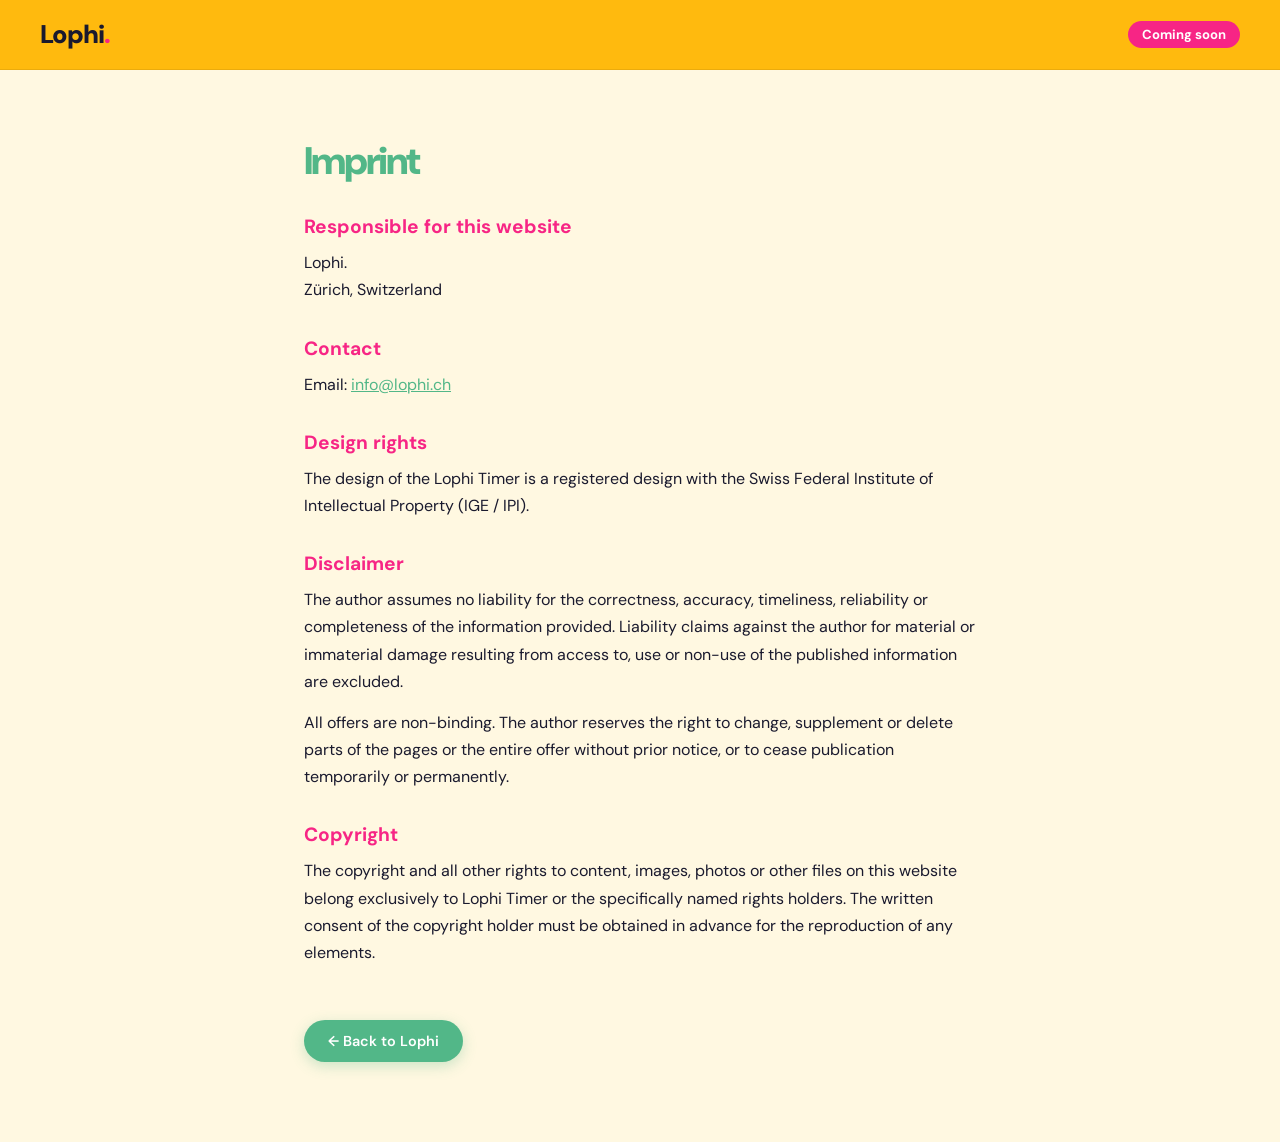
==== imprint.html @ c384b6ff "imprint etc" ====
<!DOCTYPE html>
<html lang="en">
<head>
<meta charset="UTF-8">
<meta name="viewport" content="width=device-width, initial-scale=1.0">
<title>Imprint – Lophi</title>
<link href="https://fonts.googleapis.com/css2?family=DM+Sans:wght@300;400;500;900&display=swap" rel="stylesheet">
<link rel="stylesheet" href="style.css">
<style>
  body { background: #FFF8E1; padding-top: 80px; padding-bottom: 80px; }
  .page-wrap { max-width: 720px; margin: 0 auto; padding: 60px 24px 0; }
  .page-wrap h1 { font-size: 2.4rem; font-weight: 900; color: var(--lego-green); margin-bottom: 32px; line-height: 1.1; }
  .page-wrap h2 { font-size: 1.2rem; font-weight: 700; color: var(--lego-pink); margin: 32px 0 10px; }
  .page-wrap p { margin-bottom: 14px; line-height: 1.7; }
  .page-wrap a { color: var(--lego-green); }
</style>
</head>
<body>
  <nav>
    <a class="logo" href="index.html" aria-label="Lophi – back to home">Lophi<span>.</span></a>
    <div class="nav-badge">Coming soon</div>
  </nav>
  <div class="page-wrap">
    <h1>Imprint</h1>

    <h2>Responsible for this website</h2>
    <p>
      Lophi.<br>
      Zürich, Switzerland
    </p>

    <h2>Contact</h2>
    <p>
      Email: <a href="mailto:info@lophi.ch">info@lophi.ch</a>
    </p>

    <h2>Design rights</h2>
    <p>
      The design of the Lophi Timer is a registered design with the Swiss Federal Institute of
      Intellectual Property (IGE / IPI).
    </p>

    <h2>Disclaimer</h2>
    <p>
      The author assumes no liability for the correctness, accuracy, timeliness, reliability or
      completeness of the information provided. Liability claims against the author for material or
      immaterial damage resulting from access to, use or non-use of the published information are
      excluded.
    </p>
    <p>
      All offers are non-binding. The author reserves the right to change, supplement or delete parts
      of the pages or the entire offer without prior notice, or to cease publication temporarily or
      permanently.
    </p>

    <h2>Copyright</h2>
    <p>
      The copyright and all other rights to content, images, photos or other files on this website
      belong exclusively to Lophi Timer or the specifically named rights holders. The written consent
      of the copyright holder must be obtained in advance for the reproduction of any elements.
    </p>

    <a class="cta-btn" href="index.html" style="display:inline-block; margin-top:40px; text-decoration:none; color:white;">← Back to Lophi</a>
  </div>
</body>
</html>
---- style.css ----
*, *::before, *::after { box-sizing: border-box; margin: 0; padding: 0; }
:root {
  --green: #2D6A4F; --green-light: #52B788; --green-pale: #D8F3DC;
  --accent: #2D6A4F; --accent-light: #52B788; --accent-pale: #D8F3DC;
  --night: #1a1a2e; --bg: #FFFBF0;
  --lego-red: #E63946; --lego-yellow: #FFB703; --lego-blue: #4895EF; --lego-green: #52B788; --lego-pink: #F72585;
}
html { scroll-behavior: smooth; }
body { background: var(--bg); font-family: 'DM Sans', sans-serif; color: var(--night); overflow-x: hidden; }
nav { position: fixed; top: 0; width: 100%; z-index: 100; padding: 18px 40px; display: flex; justify-content: space-between; align-items: center; background: rgba(255,183,3,0.95); backdrop-filter: blur(12px); border-bottom: 1px solid rgba(0,0,0,0.08); }
.logo { font-size: 1.6rem; font-weight: 900; color: var(--night); letter-spacing: -1px; text-decoration: none; }
.logo span { color: var(--lego-pink); }
.nav-badge { font-size: 0.82rem; color: white; font-weight: 700; background: var(--lego-pink); padding: 5px 14px; border-radius: 100px; }
.hero { min-height: 100vh; display: flex; flex-direction: column; justify-content: center; align-items: center; text-align: center; padding: 120px 24px 80px; position: relative; overflow: hidden; background: #FFB703; }
.blob { position: absolute; border-radius: 50%; filter: blur(80px); opacity: 0.3; animation: float 9s ease-in-out infinite; }
.blob-1 { width: 340px; height: 340px; background: var(--lego-yellow); top: 3%; left: -8%; }
.blob-2 { width: 260px; height: 260px; background: var(--lego-blue); top: 48%; right: -6%; animation-delay: -3s; }
.blob-3 { width: 220px; height: 220px; background: var(--lego-red); bottom: 5%; left: 18%; animation-delay: -5s; }
.blob-4 { width: 200px; height: 200px; background: var(--lego-green); top: 18%; right: 12%; animation-delay: -2s; }
.blob-5 { width: 180px; height: 180px; background: var(--lego-pink); bottom: 20%; right: 25%; animation-delay: -4s; }
@keyframes float { 0%,100% { transform: translateY(0); } 50% { transform: translateY(-28px); } }
.hero-badge { display: inline-block; background: var(--lego-pink); color: white; font-size: 0.82rem; font-weight: 700; letter-spacing: 0.1em; text-transform: uppercase; padding: 7px 20px; border-radius: 100px; margin-bottom: 28px; animation: fadeUp 0.6s ease both; }
h1 { font-size: clamp(2.8rem, 8vw, 5.5rem); font-weight: 900; line-height: 1.05; letter-spacing: -2px; max-width: 780px; margin-bottom: 20px; animation: fadeUp 0.6s 0.1s ease both; color: var(--night); }
h1 .highlight { color: var(--lego-green); }
.subheadline { font-size: clamp(1rem, 2.5vw, 1.2rem); font-weight: 300; color: #555; max-width: 500px; line-height: 1.75; margin-bottom: 36px; animation: fadeUp 0.6s 0.2s ease both; }
.waitlist-hint { font-size: 0.95rem; color: var(--lego-pink); font-weight: 700; margin-bottom: 28px; animation: fadeUp 0.6s 0.28s ease both; }
.timer-demo { margin: 0 auto 16px; animation: fadeUp 0.6s 0.15s ease both; display: flex; justify-content: center; }
.lophi-illustration { position: relative; display: inline-block; }
.dm-dot { fill: #1e1e14; transition: fill 0.12s, filter 0.12s; }
.dm-dot.on { fill: #ddeeff; filter: drop-shadow(0 0 4px rgba(200,225,255,0.95)) drop-shadow(0 0 9px rgba(160,195,255,0.5)); }
.dm-dot.trail { fill: #7a9acc; filter: drop-shadow(0 0 3px rgba(122,154,204,0.6)); }
.dm-dot.dim { fill: #aac0ff; filter: drop-shadow(0 0 4px rgba(170,192,255,0.75)); }
.cta-wrap { width: 100%; max-width: 440px; animation: fadeUp 0.6s 0.35s ease both; }
.cta-form { display: flex; gap: 10px; background: white; border-radius: 100px; padding: 6px 6px 6px 22px; box-shadow: 0 8px 40px rgba(0,0,0,0.08), 0 0 0 1px rgba(0,0,0,0.05); }
.cta-form input { flex: 1; border: none; outline: none; background: transparent; font-family: 'DM Sans', sans-serif; font-size: 0.95rem; color: var(--night); }
.cta-form input::placeholder { color: #bbb; }
.cta-btn { background: var(--lego-green); color: white; border: none; border-radius: 100px; padding: 12px 24px; font-family: 'DM Sans', sans-serif; font-size: 0.9rem; font-weight: 600; cursor: pointer; transition: all 0.2s; white-space: nowrap; box-shadow: 0 4px 14px rgba(82,183,136,0.3); }
.cta-btn:hover { transform: scale(1.05); box-shadow: 0 6px 20px rgba(82,183,136,0.45); }
.cta-micro { font-size: 0.78rem; color: #999; margin-top: 10px; text-align: center; }
.mc-hidden { position: absolute; left: -5000px; }
.section { padding: 90px 24px; max-width: 960px; margin: 0 auto; }
.section-tag { display: inline-block; font-size: 0.75rem; text-transform: uppercase; letter-spacing: 0.12em; color: white; background: var(--lego-green); font-weight: 700; margin-bottom: 16px; padding: 4px 14px; border-radius: 100px; }
.section-title { font-size: clamp(1.8rem, 4vw, 2.8rem); font-weight: 900; letter-spacing: -1.5px; margin-bottom: 48px; line-height: 1.1; }
.steps { display: grid; grid-template-columns: repeat(auto-fit, minmax(220px, 1fr)); gap: 24px; }
.step { background: white; border-radius: 24px; padding: 32px 26px; transition: transform 0.2s, box-shadow 0.2s; border: 1px solid rgba(0,0,0,0.05); box-shadow: 0 8px 24px rgba(0,0,0,0.05); }
.step:hover { transform: translateY(-5px); box-shadow: 0 20px 50px rgba(0,0,0,0.07); }
.step-num { font-size: 2.6rem; font-weight: 900; color: var(--green-pale); line-height: 1; margin-bottom: 16px; }
.step h3 { font-size: 1.1rem; font-weight: 700; margin-bottom: 8px; color: var(--green); }
.step p { font-size: 0.9rem; color: #666; line-height: 1.65; }
.video-section { padding: 70px 24px 90px; }
.video-section .video-inner { max-width: 960px; margin: 0 auto; }
.video-inner { display: flex; flex-direction: column; align-items: center; gap: 28px; }
.video-player-wrap { width: 100%; max-width: 720px; background: var(--night); border-radius: 20px; overflow: hidden; box-shadow: 0 24px 60px rgba(0,0,0,0.15); aspect-ratio: 16/9; display: flex; align-items: center; justify-content: center; }
.video-player-wrap video { width: 100%; height: 100%; object-fit: cover; display: block; }
.video-placeholder { display: flex; flex-direction: column; align-items: center; gap: 14px; color: rgba(255,255,255,0.4); text-align: center; padding: 40px; }
.play-icon { width: 64px; height: 64px; background: rgba(255,255,255,0.08); border-radius: 50%; display: flex; align-items: center; justify-content: center; font-size: 1.6rem; border: 2px solid rgba(255,255,255,0.12); }
.upload-area { display: flex; flex-direction: column; align-items: center; gap: 10px; padding: 22px 32px; border: 2px dashed rgba(45,106,79,0.3); border-radius: 18px; background: white; cursor: pointer; transition: all 0.2s; text-align: center; width: 100%; max-width: 720px; }
.upload-area:hover, .upload-area.dragover { border-color: var(--green); background: var(--green-pale); }
.upload-label { font-weight: 600; color: var(--green); font-size: 0.95rem; }
.upload-hint { font-size: 0.80rem; color: #aaa; }
.upload-input { display: none; }
.upload-btn { background: var(--green); color: white; border: none; border-radius: 100px; padding: 10px 22px; font-family: 'DM Sans', sans-serif; font-size: 0.88rem; font-weight: 600; cursor: pointer; transition: all 0.2s; }
.upload-btn:hover { background: var(--green-light); }
.video-name { font-size: 0.82rem; color: var(--green); font-weight: 500; }
.usecases-bg { background: var(--lego-green); padding: 90px 24px; }
.usecases-inner { max-width: 960px; margin: 0 auto; }
.usecases-inner .section-tag { color: var(--accent-light); }
.usecases-inner .section-title { color: white; margin-bottom: 28px; }
.tags-wrap { display: flex; flex-wrap: wrap; gap: 12px; }
.tag { background: rgba(255,255,255,0.07); border: 1px solid rgba(255,255,255,0.12); border-radius: 100px; padding: 11px 22px; font-size: 0.95rem; color: white; transition: all 0.2s; }
.tag:hover { background: rgba(82,183,136,0.2); border-color: var(--accent-light); }
.gift-section { padding: 70px 40px; max-width: 880px; margin: 60px auto; background: var(--lego-green); border-radius: 28px; }
.final-cta { text-align: center; padding: 50px 24px 110px; background: #FFF8E1; }
.final-cta h2 { font-size: clamp(2rem, 5vw, 3.5rem); font-weight: 900; letter-spacing: -1.5px; margin-bottom: 14px; line-height: 1.1; color: var(--night); }
.final-cta h2 em { font-style: italic; color: var(--lego-green); }
.final-cta h2 .brand-word { font-style: normal; color: var(--night); }
.final-cta h2 .brand-dot { color: var(--lego-pink); }
.final-cta p { color: #555; margin-bottom: 36px; font-size: 1.05rem; font-weight: 500; }
.final-cta .cta-wrap { margin: 0 auto; }
footer { background: var(--night); border-top: none; padding: 32px 40px; display: flex; justify-content: space-between; align-items: center; flex-wrap: wrap; gap: 12px; font-size: 0.85rem; color: #ffffff; }
.footer-logo { font-size: 1.1rem; font-weight: 900; color: var(--lego-yellow); }

.hero-badge, .hero h1, .hero .subheadline, .hero .waitlist-hint, .hero .cta-wrap { position: relative; z-index: 2; }

/* Playful hero decorations */
.hero-deco { position: absolute; border-radius: 50%; z-index: 0; pointer-events: none; }
.timer-demo { position: relative; z-index: 2; }
.polaroid-frame { position: relative; z-index: 2; }

@keyframes fadeUp { from { opacity: 0; transform: translateY(24px); } to { opacity: 1; transform: translateY(0); } }
@keyframes zoomIn { from { opacity: 0; transform: scale(0.6); } to { opacity: 1; transform: scale(1); } }
.zoom-in { opacity: 0; transform: scale(0.6); transition: none; }
.zoom-in.visible { animation: zoomIn 0.65s cubic-bezier(0.22, 0.68, 0, 1.3) forwards; }
.reveal { opacity: 0; transform: translateY(28px); transition: opacity 0.7s ease, transform 0.7s ease; }
.reveal.visible { opacity: 1; transform: none; }

@media (max-width: 768px) {
  nav { padding: 14px 18px; }
  .logo { font-size: 1.4rem; }
  .nav-badge { font-size: 0.72rem; padding: 4px 11px; }

  .hero { padding: 100px 18px 60px; min-height: auto; }
  h1 { font-size: clamp(2.4rem, 11vw, 3.4rem); letter-spacing: -1.5px; margin-bottom: 16px; }
  .subheadline { font-size: 1rem; margin-bottom: 28px; }
  .hero-badge { font-size: 0.74rem; padding: 6px 16px; margin-bottom: 22px; }

  /* Timer illustration scales to screen width */
  .timer-demo { width: 100%; }
  .lophi-illustration { width: 100% !important; max-width: 360px; height: auto !important; }
  .lophi-illustration img { width: 100% !important; height: auto !important; }
  /* SVG overlay uses % so it scales with the image automatically */

  .cta-wrap { max-width: 100%; }
  .cta-form { flex-direction: column; border-radius: 18px; padding: 10px; gap: 8px; }
  .cta-form input { text-align: center; padding: 10px 0; font-size: 1rem; }
  .cta-btn { border-radius: 14px; padding: 15px; width: 100%; font-size: 1rem; }

  .section { padding: 60px 18px; }
  .section-title { font-size: clamp(1.6rem, 7vw, 2.2rem); margin-bottom: 32px; }
  .steps { grid-template-columns: 1fr; gap: 16px; }
  .step { padding: 28px 22px; }

  .video-section { padding: 50px 18px 60px; }
  .video-player-wrap { border-radius: 16px; }
  .upload-area { padding: 18px 20px; }

  .usecases-bg { padding: 60px 18px; }
  .tags-wrap { gap: 9px; }
  .tag { padding: 10px 18px; font-size: 0.9rem; }

  .gift-section { padding: 50px 26px; margin: 30px 16px; }

  /* Story section stacks vertically */
  .section[style*="padding: 70px 24px"] > div { flex-direction: column; gap: 24px !important; padding: 36px 28px !important; text-align: center; }

  .final-cta { padding: 40px 18px 80px; }
  .final-cta h2 { font-size: clamp(1.8rem, 8vw, 2.6rem); }

  footer { flex-direction: column; text-align: center; gap: 10px; padding: 28px 20px; }
}

@media (max-width: 400px) {
  h1 { font-size: 2.1rem; }
  .section-title { font-size: 1.5rem; }
  .lophi-illustration { max-width: 300px; }
}
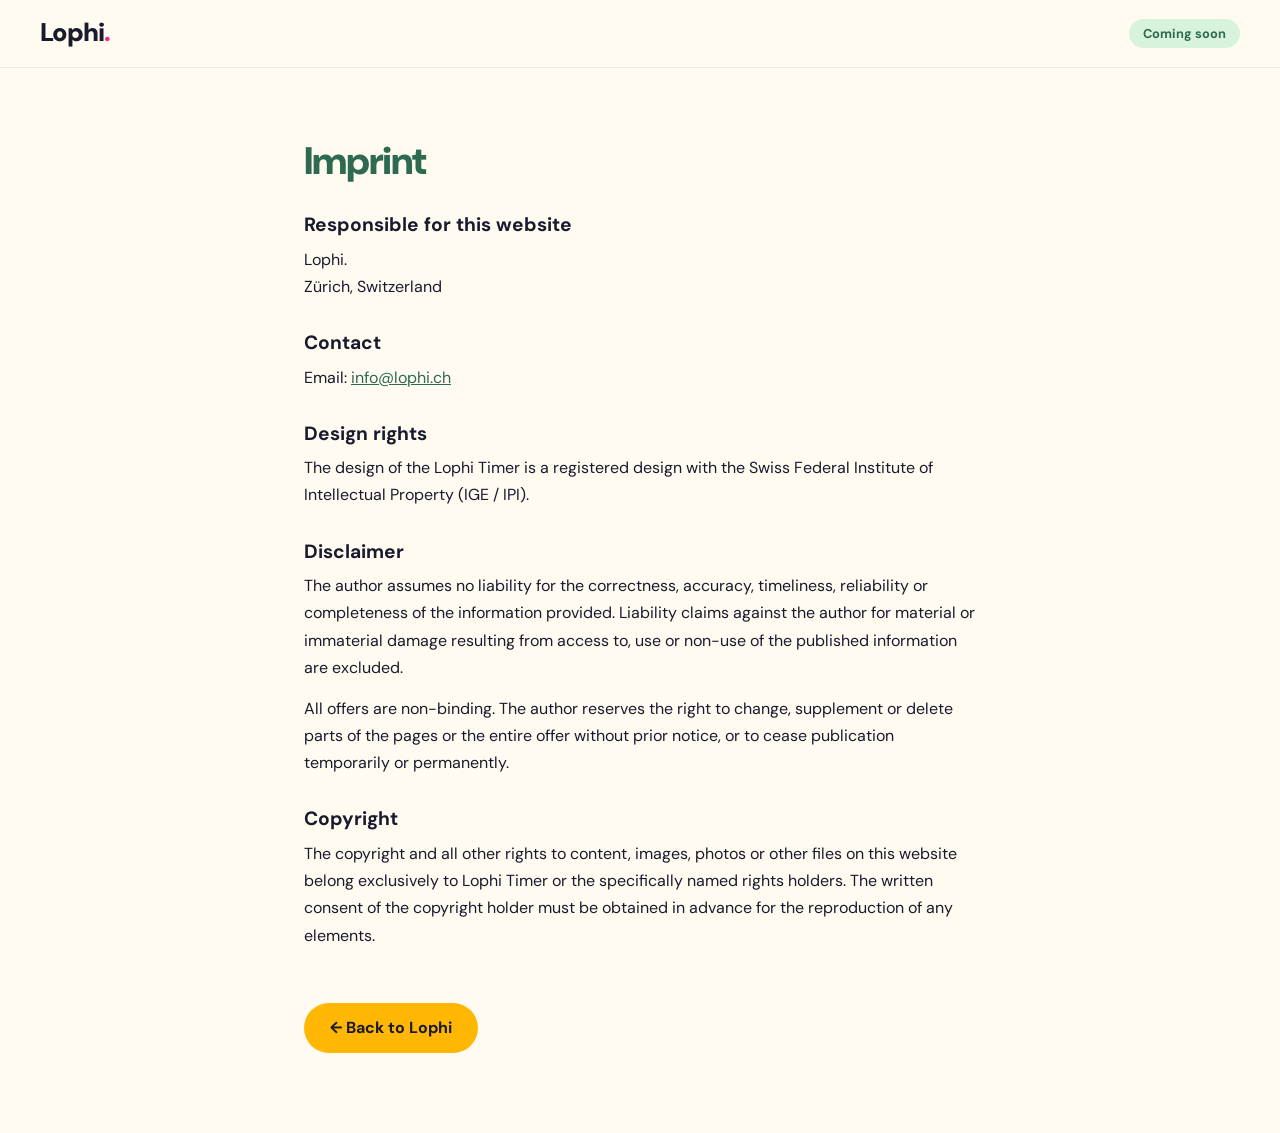
==== commit 5accb12e: "language change + website design" ====
--- a/imprint.html
+++ b/imprint.html
@@ -3,19 +3,11 @@
 <head>
 <meta charset="UTF-8">
 <meta name="viewport" content="width=device-width, initial-scale=1.0">
-<title>Imprint – Lophi</title>
-<link href="https://fonts.googleapis.com/css2?family=DM+Sans:wght@300;400;500;900&display=swap" rel="stylesheet">
+<title>Imprint | Lophi</title>
+<link href="https://fonts.googleapis.com/css2?family=DM+Sans:wght@300;400;500;600;700;900&display=swap" rel="stylesheet">
 <link rel="stylesheet" href="style.css">
-<style>
-  body { background: #FFF8E1; padding-top: 80px; padding-bottom: 80px; }
-  .page-wrap { max-width: 720px; margin: 0 auto; padding: 60px 24px 0; }
-  .page-wrap h1 { font-size: 2.4rem; font-weight: 900; color: var(--lego-green); margin-bottom: 32px; line-height: 1.1; }
-  .page-wrap h2 { font-size: 1.2rem; font-weight: 700; color: var(--lego-pink); margin: 32px 0 10px; }
-  .page-wrap p { margin-bottom: 14px; line-height: 1.7; }
-  .page-wrap a { color: var(--lego-green); }
-</style>
 </head>
-<body>
+<body class="legal-page">
   <nav>
     <a class="logo" href="index.html" aria-label="Lophi – back to home">Lophi<span>.</span></a>
     <div class="nav-badge">Coming soon</div>
@@ -60,7 +52,7 @@
       of the copyright holder must be obtained in advance for the reproduction of any elements.
     </p>
 
-    <a class="cta-btn" href="index.html" style="display:inline-block; margin-top:40px; text-decoration:none; color:white;">← Back to Lophi</a>
+    <a class="cta-btn" href="index.html">← Back to Lophi</a>
   </div>
 </body>
-</html>
+</html>
--- a/style.css
+++ b/style.css
@@ -1,146 +1,311 @@
+/* =========================================================
+   Lophi Stylesheet
+   Farbregeln (60/30/10):
+   60 % Creme als Hintergrund
+   30 % Tinte (dunkles Marineblau) für Text und dunkle Sektionen
+   10 % Bausteinfarben als Akzente (Buttons, Badges, Icons)
+   Kontrastregel: Auf farbigen Flächen steht immer Tinte, nie Weiss.
+   Grüner Text auf hellem Grund nutzt --green-dark (Lesbarkeit).
+   ========================================================= */
+
 *, *::before, *::after { box-sizing: border-box; margin: 0; padding: 0; }
+
 :root {
-  --green: #2D6A4F; --green-light: #52B788; --green-pale: #D8F3DC;
-  --accent: #2D6A4F; --accent-light: #52B788; --accent-pale: #D8F3DC;
-  --night: #1a1a2e; --bg: #FFFBF0;
-  --lego-red: #E63946; --lego-yellow: #FFB703; --lego-blue: #4895EF; --lego-green: #52B788; --lego-pink: #F72585;
+  /* Palette */
+  --cream: #FFFBF0;      /* 1 Basis / Hintergrund */
+  --ink: #1A1A2E;        /* 2 Struktur / Text */
+  --green: #52B788;      /* 3 Primäre Markenfarbe */
+  --yellow: #FFB703;     /* 4 Akzent / Call to Action */
+  --pink: #F72585;       /* 5 Verspielte Signalfarbe */
+  --blue: #4895EF;       /* 6 Ergänzendes Baustein Blau */
+  --mint: #D8F3DC;       /* 7 Sanfter Neutralton */
+
+  /* Abgeleitet (nur für Lesbarkeit und Zustände) */
+  --green-dark: #2D6A4F; /* grüner Text auf hellem Grund */
+  --ink-soft: #4A4A5E;   /* Fliesstext */
+  --grey: #E4E2DA;       /* deaktivierte Elemente */
+  --grey-text: #7A7A86;
+  --white: #FFFFFF;
+
+  --radius: 24px;
+  --shadow: 0 8px 24px rgba(26, 26, 46, 0.07);
+  --container: 1240px;
+  --nav-h: 68px;
 }
+
 html { scroll-behavior: smooth; }
-body { background: var(--bg); font-family: 'DM Sans', sans-serif; color: var(--night); overflow-x: hidden; }
-nav { position: fixed; top: 0; width: 100%; z-index: 100; padding: 18px 40px; display: flex; justify-content: space-between; align-items: center; background: rgba(255,183,3,0.95); backdrop-filter: blur(12px); border-bottom: 1px solid rgba(0,0,0,0.08); }
-.logo { font-size: 1.6rem; font-weight: 900; color: var(--night); letter-spacing: -1px; text-decoration: none; }
-.logo span { color: var(--lego-pink); }
-.nav-badge { font-size: 0.82rem; color: white; font-weight: 700; background: var(--lego-pink); padding: 5px 14px; border-radius: 100px; }
-.hero { min-height: 100vh; display: flex; flex-direction: column; justify-content: center; align-items: center; text-align: center; padding: 120px 24px 80px; position: relative; overflow: hidden; background: #FFB703; }
-.blob { position: absolute; border-radius: 50%; filter: blur(80px); opacity: 0.3; animation: float 9s ease-in-out infinite; }
-.blob-1 { width: 340px; height: 340px; background: var(--lego-yellow); top: 3%; left: -8%; }
-.blob-2 { width: 260px; height: 260px; background: var(--lego-blue); top: 48%; right: -6%; animation-delay: -3s; }
-.blob-3 { width: 220px; height: 220px; background: var(--lego-red); bottom: 5%; left: 18%; animation-delay: -5s; }
-.blob-4 { width: 200px; height: 200px; background: var(--lego-green); top: 18%; right: 12%; animation-delay: -2s; }
-.blob-5 { width: 180px; height: 180px; background: var(--lego-pink); bottom: 20%; right: 25%; animation-delay: -4s; }
-@keyframes float { 0%,100% { transform: translateY(0); } 50% { transform: translateY(-28px); } }
-.hero-badge { display: inline-block; background: var(--lego-pink); color: white; font-size: 0.82rem; font-weight: 700; letter-spacing: 0.1em; text-transform: uppercase; padding: 7px 20px; border-radius: 100px; margin-bottom: 28px; animation: fadeUp 0.6s ease both; }
-h1 { font-size: clamp(2.8rem, 8vw, 5.5rem); font-weight: 900; line-height: 1.05; letter-spacing: -2px; max-width: 780px; margin-bottom: 20px; animation: fadeUp 0.6s 0.1s ease both; color: var(--night); }
-h1 .highlight { color: var(--lego-green); }
-.subheadline { font-size: clamp(1rem, 2.5vw, 1.2rem); font-weight: 300; color: #555; max-width: 500px; line-height: 1.75; margin-bottom: 36px; animation: fadeUp 0.6s 0.2s ease both; }
-.waitlist-hint { font-size: 0.95rem; color: var(--lego-pink); font-weight: 700; margin-bottom: 28px; animation: fadeUp 0.6s 0.28s ease both; }
-.timer-demo { margin: 0 auto 16px; animation: fadeUp 0.6s 0.15s ease both; display: flex; justify-content: center; }
-.lophi-illustration { position: relative; display: inline-block; }
+section[id], header[id] { scroll-margin-top: var(--nav-h); }
+body { background: var(--cream); font-family: 'DM Sans', sans-serif; color: var(--ink); overflow-x: hidden; line-height: 1.5; }
+img { max-width: 100%; display: block; }
+a { color: inherit; }
+
+.container { max-width: var(--container); margin: 0 auto; padding: 0 32px; }
+.section { padding: 72px 0; }
+.section--tight { padding: 40px 0; }
+.section--white { background: var(--white); }
+.section--dark { background: var(--ink); color: var(--cream); }
+.section--dark .lead { color: rgba(255, 251, 240, 0.8); }
+.text-center { text-align: center; }
+
+/* Deko Punkte, über die ganze Seite verteilt */
+.hero, .section { position: relative; }
+.hero > .container, .section > .container { position: relative; z-index: 1; }
+.dot { position: absolute; border-radius: 50%; pointer-events: none; z-index: 0; }
+.dot--green { background: var(--green); }
+.dot--yellow { background: var(--yellow); }
+.dot--pink { background: var(--pink); }
+.dot--blue { background: var(--blue); }
+.dot--mint { background: var(--mint); }
+.about .dot--mint { background: var(--white); }
+
+/* Zweispaltige Abschnitte */
+.split { display: grid; grid-template-columns: 1fr 1.25fr; gap: 64px; align-items: center; }
+
+/* ---------- Typografie ---------- */
+h1 { font-size: clamp(2.5rem, 5vw, 4.2rem); font-weight: 900; line-height: 1.05; letter-spacing: -2px; }
+h2 { font-size: clamp(1.9rem, 3.6vw, 2.8rem); font-weight: 900; line-height: 1.12; letter-spacing: -1.2px; margin-bottom: 20px; }
+h3 { font-size: 1.15rem; font-weight: 700; margin-bottom: 8px; }
+.lead { font-size: clamp(1.05rem, 1.6vw, 1.18rem); color: var(--ink-soft); line-height: 1.7; max-width: 620px; }
+.text-center .lead { margin-left: auto; margin-right: auto; }
+.hl-green { color: var(--green-dark); font-style: italic; }
+.hl-pink { color: var(--pink); }     /* nur für grosse Schrift */
+.hl-yellow { color: var(--yellow); } /* nur auf dunklem Grund */
+
+/* Kleine Rubrik über Überschriften */
+.eyebrow { display: inline-block; font-size: 0.78rem; font-weight: 700; letter-spacing: 0.12em; text-transform: uppercase; padding: 5px 14px; border-radius: 100px; margin-bottom: 16px; background: var(--mint); color: var(--green-dark); }
+.eyebrow--pink { background: var(--pink); color: var(--ink); }
+.eyebrow--yellow { background: var(--yellow); color: var(--ink); }
+.eyebrow--blue { background: var(--blue); color: var(--ink); }
+.eyebrow--white { background: var(--white); color: var(--ink); }
+
+/* ---------- Buttons ---------- */
+.btn { display: inline-flex; align-items: center; justify-content: center; gap: 8px; font-family: inherit; font-size: 0.95rem; font-weight: 700; border: none; border-radius: 100px; padding: 13px 26px; cursor: pointer; text-decoration: none; transition: transform 0.2s, box-shadow 0.2s, background 0.2s, color 0.2s; white-space: nowrap; }
+.btn:hover { transform: translateY(-2px); }
+.btn:focus-visible, input:focus-visible, summary:focus-visible, a:focus-visible, button:focus-visible { outline: 3px solid var(--blue); outline-offset: 3px; }
+.btn--primary { background: var(--yellow); color: var(--ink); box-shadow: 0 6px 18px rgba(255, 183, 3, 0.35); }
+.btn--green { background: var(--green); color: var(--ink); }
+.btn--whatsapp { background: #25D366; color: var(--ink); }
+.btn--outline { background: transparent; color: var(--ink); box-shadow: inset 0 0 0 2px var(--ink); }
+.btn--outline:hover { background: var(--ink); color: var(--cream); }
+.btn--small { padding: 9px 18px; font-size: 0.85rem; }
+.btn--large { padding: 16px 32px; font-size: 1.05rem; }
+.btn--block { width: 100%; }
+.btn--disabled, .btn:disabled { background: var(--grey); color: var(--grey-text); box-shadow: none; cursor: not-allowed; transform: none; }
+/* alter Klassenname, wird von Impressum/Datenschutz genutzt */
+.cta-btn { display: inline-flex; background: var(--yellow); color: var(--ink); border-radius: 100px; padding: 13px 26px; font-weight: 700; text-decoration: none; }
+
+/* ---------- Navigation ---------- */
+nav { position: fixed; top: 0; width: 100%; height: var(--nav-h); z-index: 100; padding: 0 40px; display: flex; justify-content: space-between; align-items: center; background: rgba(255, 251, 240, 0.94); backdrop-filter: blur(12px); border-bottom: 1px solid rgba(26, 26, 46, 0.08); }
+.logo { font-size: 1.6rem; font-weight: 900; color: var(--ink); letter-spacing: -1px; text-decoration: none; }
+.logo span { color: var(--pink); }
+.nav-menu { display: flex; align-items: center; gap: 32px; }
+.nav-menu a:not(.btn) { text-decoration: none; font-weight: 600; font-size: 0.95rem; color: var(--ink); position: relative; padding: 4px 0; }
+.nav-menu a:not(.btn)::after { content: ""; position: absolute; left: 0; bottom: -2px; width: 0; height: 3px; border-radius: 3px; background: var(--green); transition: width 0.2s; }
+.nav-menu a:not(.btn):hover::after { width: 100%; }
+.nav-toggle { display: none; background: none; border: none; cursor: pointer; width: 44px; height: 44px; padding: 11px 9px; flex-direction: column; justify-content: space-between; }
+.nav-toggle span { display: block; height: 3px; border-radius: 3px; background: var(--ink); }
+/* alte Klasse, wird von Impressum/Datenschutz genutzt */
+.nav-badge { font-size: 0.8rem; font-weight: 700; background: var(--mint); color: var(--green-dark); padding: 5px 14px; border-radius: 100px; }
+
+/* ---------- 1. Hero als Produktseite ---------- */
+.hero { padding: calc(var(--nav-h) + 48px) 0 24px; }
+.hero-head { text-align: center; max-width: 900px; margin: 0 auto 44px; }
+.hero-head .eyebrow { margin-bottom: 18px; }
+.hero-grid { display: grid; grid-template-columns: 1.15fr 1fr; gap: 64px; align-items: start; }
+
+/* Foto mit Punktmatrix */
+.polaroid-frame { background: var(--white); padding: 14px 14px 26px; border-radius: 16px; box-shadow: 0 22px 60px rgba(26, 26, 46, 0.14); transform: rotate(-1.5deg); }
+.lophi-illustration { position: relative; display: block; width: 100%; aspect-ratio: 800 / 455; }
+.lophi-illustration img { width: 100%; height: 100%; border-radius: 8px; }
+.lophi-illustration svg { position: absolute; }
+.photo-dot { position: absolute; border-radius: 50%; }
 .dm-dot { fill: #1e1e14; transition: fill 0.12s, filter 0.12s; }
 .dm-dot.on { fill: #ddeeff; filter: drop-shadow(0 0 4px rgba(200,225,255,0.95)) drop-shadow(0 0 9px rgba(160,195,255,0.5)); }
 .dm-dot.trail { fill: #7a9acc; filter: drop-shadow(0 0 3px rgba(122,154,204,0.6)); }
 .dm-dot.dim { fill: #aac0ff; filter: drop-shadow(0 0 4px rgba(170,192,255,0.75)); }
-.cta-wrap { width: 100%; max-width: 440px; animation: fadeUp 0.6s 0.35s ease both; }
-.cta-form { display: flex; gap: 10px; background: white; border-radius: 100px; padding: 6px 6px 6px 22px; box-shadow: 0 8px 40px rgba(0,0,0,0.08), 0 0 0 1px rgba(0,0,0,0.05); }
-.cta-form input { flex: 1; border: none; outline: none; background: transparent; font-family: 'DM Sans', sans-serif; font-size: 0.95rem; color: var(--night); }
-.cta-form input::placeholder { color: #bbb; }
-.cta-btn { background: var(--lego-green); color: white; border: none; border-radius: 100px; padding: 12px 24px; font-family: 'DM Sans', sans-serif; font-size: 0.9rem; font-weight: 600; cursor: pointer; transition: all 0.2s; white-space: nowrap; box-shadow: 0 4px 14px rgba(82,183,136,0.3); }
-.cta-btn:hover { transform: scale(1.05); box-shadow: 0 6px 20px rgba(82,183,136,0.45); }
-.cta-micro { font-size: 0.78rem; color: #999; margin-top: 10px; text-align: center; }
+
+/* Preis und Produktdetails (nur Text, keine Boxen) */
+.price { font-size: 2rem; font-weight: 900; letter-spacing: -1px; padding-bottom: 20px; border-bottom: 1px solid rgba(26, 26, 46, 0.12); }
+.specs { margin: 8px 0 28px; }
+.specs div { display: grid; grid-template-columns: 110px 1fr; gap: 16px; padding: 12px 0; border-bottom: 1px solid rgba(26, 26, 46, 0.08); font-size: 0.97rem; }
+.specs dt { font-weight: 700; }
+.specs dd { color: var(--ink-soft); }
+
+/* Bald erhältlich mit E-Mail Benachrichtigung */
+.notify { margin-top: 18px; padding: 22px 24px; border-radius: 20px; background: var(--white); border: 2px dashed rgba(45, 106, 79, 0.35); }
+.notify-title { display: flex; align-items: center; gap: 10px; font-weight: 900; font-size: 1.1rem; color: var(--green-dark); }
+.notify-dot { width: 10px; height: 10px; border-radius: 50%; background: var(--green); box-shadow: 0 0 0 0 rgba(82, 183, 136, 0.6); animation: pulse 2s infinite; }
+@keyframes pulse { 0% { box-shadow: 0 0 0 0 rgba(82, 183, 136, 0.6); } 70% { box-shadow: 0 0 0 10px rgba(82, 183, 136, 0); } 100% { box-shadow: 0 0 0 0 rgba(82, 183, 136, 0); } }
+.notify-text { color: var(--ink-soft); margin: 4px 0 14px; }
+
+/* ---------- Formulare ---------- */
+.cta-form { display: flex; gap: 8px; background: var(--white); border-radius: 100px; padding: 6px 6px 6px 22px; box-shadow: var(--shadow), 0 0 0 1px rgba(26, 26, 46, 0.12); }
+.cta-form input { flex: 1; min-width: 0; border: none; outline: none; background: transparent; font-family: inherit; font-size: 1rem; color: var(--ink); }
+.cta-form input::placeholder { color: #8a8a98; }
+.cta-form--compact { padding: 5px 5px 5px 16px; box-shadow: 0 0 0 1px rgba(26, 26, 46, 0.15); }
+.cta-form--compact input { font-size: 0.92rem; }
+.cta-micro { font-size: 0.82rem; color: var(--ink-soft); margin-top: 10px; }
+.cta-micro a { text-decoration: underline; }
 .mc-hidden { position: absolute; left: -5000px; }
-.section { padding: 90px 24px; max-width: 960px; margin: 0 auto; }
-.section-tag { display: inline-block; font-size: 0.75rem; text-transform: uppercase; letter-spacing: 0.12em; color: white; background: var(--lego-green); font-weight: 700; margin-bottom: 16px; padding: 4px 14px; border-radius: 100px; }
-.section-title { font-size: clamp(1.8rem, 4vw, 2.8rem); font-weight: 900; letter-spacing: -1.5px; margin-bottom: 48px; line-height: 1.1; }
-.steps { display: grid; grid-template-columns: repeat(auto-fit, minmax(220px, 1fr)); gap: 24px; }
-.step { background: white; border-radius: 24px; padding: 32px 26px; transition: transform 0.2s, box-shadow 0.2s; border: 1px solid rgba(0,0,0,0.05); box-shadow: 0 8px 24px rgba(0,0,0,0.05); }
-.step:hover { transform: translateY(-5px); box-shadow: 0 20px 50px rgba(0,0,0,0.07); }
-.step-num { font-size: 2.6rem; font-weight: 900; color: var(--green-pale); line-height: 1; margin-bottom: 16px; }
-.step h3 { font-size: 1.1rem; font-weight: 700; margin-bottom: 8px; color: var(--green); }
-.step p { font-size: 0.9rem; color: #666; line-height: 1.65; }
-.video-section { padding: 70px 24px 90px; }
-.video-section .video-inner { max-width: 960px; margin: 0 auto; }
-.video-inner { display: flex; flex-direction: column; align-items: center; gap: 28px; }
-.video-player-wrap { width: 100%; max-width: 720px; background: var(--night); border-radius: 20px; overflow: hidden; box-shadow: 0 24px 60px rgba(0,0,0,0.15); aspect-ratio: 16/9; display: flex; align-items: center; justify-content: center; }
-.video-player-wrap video { width: 100%; height: 100%; object-fit: cover; display: block; }
-.video-placeholder { display: flex; flex-direction: column; align-items: center; gap: 14px; color: rgba(255,255,255,0.4); text-align: center; padding: 40px; }
-.play-icon { width: 64px; height: 64px; background: rgba(255,255,255,0.08); border-radius: 50%; display: flex; align-items: center; justify-content: center; font-size: 1.6rem; border: 2px solid rgba(255,255,255,0.12); }
-.upload-area { display: flex; flex-direction: column; align-items: center; gap: 10px; padding: 22px 32px; border: 2px dashed rgba(45,106,79,0.3); border-radius: 18px; background: white; cursor: pointer; transition: all 0.2s; text-align: center; width: 100%; max-width: 720px; }
-.upload-area:hover, .upload-area.dragover { border-color: var(--green); background: var(--green-pale); }
-.upload-label { font-weight: 600; color: var(--green); font-size: 0.95rem; }
-.upload-hint { font-size: 0.80rem; color: #aaa; }
-.upload-input { display: none; }
-.upload-btn { background: var(--green); color: white; border: none; border-radius: 100px; padding: 10px 22px; font-family: 'DM Sans', sans-serif; font-size: 0.88rem; font-weight: 600; cursor: pointer; transition: all 0.2s; }
-.upload-btn:hover { background: var(--green-light); }
-.video-name { font-size: 0.82rem; color: var(--green); font-weight: 500; }
-.usecases-bg { background: var(--lego-green); padding: 90px 24px; }
-.usecases-inner { max-width: 960px; margin: 0 auto; }
-.usecases-inner .section-tag { color: var(--accent-light); }
-.usecases-inner .section-title { color: white; margin-bottom: 28px; }
-.tags-wrap { display: flex; flex-wrap: wrap; gap: 12px; }
-.tag { background: rgba(255,255,255,0.07); border: 1px solid rgba(255,255,255,0.12); border-radius: 100px; padding: 11px 22px; font-size: 0.95rem; color: white; transition: all 0.2s; }
-.tag:hover { background: rgba(82,183,136,0.2); border-color: var(--accent-light); }
-.gift-section { padding: 70px 40px; max-width: 880px; margin: 60px auto; background: var(--lego-green); border-radius: 28px; }
-.final-cta { text-align: center; padding: 50px 24px 110px; background: #FFF8E1; }
-.final-cta h2 { font-size: clamp(2rem, 5vw, 3.5rem); font-weight: 900; letter-spacing: -1.5px; margin-bottom: 14px; line-height: 1.1; color: var(--night); }
-.final-cta h2 em { font-style: italic; color: var(--lego-green); }
-.final-cta h2 .brand-word { font-style: normal; color: var(--night); }
-.final-cta h2 .brand-dot { color: var(--lego-pink); }
-.final-cta p { color: #555; margin-bottom: 36px; font-size: 1.05rem; font-weight: 500; }
-.final-cta .cta-wrap { margin: 0 auto; }
-footer { background: var(--night); border-top: none; padding: 32px 40px; display: flex; justify-content: space-between; align-items: center; flex-wrap: wrap; gap: 12px; font-size: 0.85rem; color: #ffffff; }
-.footer-logo { font-size: 1.1rem; font-weight: 900; color: var(--lego-yellow); }
-
-.hero-badge, .hero h1, .hero .subheadline, .hero .waitlist-hint, .hero .cta-wrap { position: relative; z-index: 2; }
-
-/* Playful hero decorations */
-.hero-deco { position: absolute; border-radius: 50%; z-index: 0; pointer-events: none; }
-.timer-demo { position: relative; z-index: 2; }
-.polaroid-frame { position: relative; z-index: 2; }
-
-@keyframes fadeUp { from { opacity: 0; transform: translateY(24px); } to { opacity: 1; transform: translateY(0); } }
-@keyframes zoomIn { from { opacity: 0; transform: scale(0.6); } to { opacity: 1; transform: scale(1); } }
-.zoom-in { opacity: 0; transform: scale(0.6); transition: none; }
-.zoom-in.visible { animation: zoomIn 0.65s cubic-bezier(0.22, 0.68, 0, 1.3) forwards; }
-.reveal { opacity: 0; transform: translateY(28px); transition: opacity 0.7s ease, transform 0.7s ease; }
-.reveal.visible { opacity: 1; transform: none; }
-
+.signup { width: 100%; max-width: 480px; }
+
+/* ---------- 2. Problem mit Illustration ---------- */
+.problem-grid { display: grid; grid-template-columns: 1fr 1.1fr; gap: 64px; align-items: center; }
+.problem-text p { color: var(--ink-soft); line-height: 1.75; font-size: 1.05rem; margin-bottom: 14px; max-width: 540px; }
+.problem-text .problem-punch { color: var(--green-dark); font-weight: 900; font-size: 1.3rem; line-height: 1.4; margin-top: 22px; }
+.problem-illustration img { width: 100%; height: auto; }
+
+/* Alltag (im Problem-Abschnitt) */
+.everyday { margin-top: 32px; }
+.everyday-title { font-size: 0.78rem; font-weight: 700; letter-spacing: 0.12em; text-transform: uppercase; color: var(--grey-text); margin-bottom: 12px; }
+.tags-wrap { display: flex; flex-wrap: wrap; gap: 10px; }
+.tag { background: var(--white); color: var(--ink); border-radius: 100px; padding: 10px 18px; font-weight: 500; font-size: 0.95rem; box-shadow: 0 0 0 1px rgba(26, 26, 46, 0.08); }
+.tag::before { content: ""; display: inline-block; width: 10px; height: 10px; border-radius: 3px; margin-right: 10px; vertical-align: middle; background: var(--green); }
+.tag:nth-child(4n+2)::before { background: var(--yellow); }
+.tag:nth-child(4n+3)::before { background: var(--pink); }
+.tag:nth-child(4n+4)::before { background: var(--blue); }
+
+/* ---------- 4. So geht's ---------- */
+.steps { list-style: none; display: grid; grid-template-columns: repeat(3, 1fr); gap: 48px; margin-top: 44px; position: relative; }
+/* gestrichelte Verbindungslinie zwischen den Displays */
+.steps::before { content: ""; position: absolute; top: 90px; left: 16%; right: 16%; border-top: 3px dashed rgba(26, 26, 46, 0.15); z-index: 0; }
+.step { position: relative; z-index: 1; text-align: center; }
+.step-display { width: 180px; height: 180px; margin: 0 auto; padding: 22px; border-radius: 32px; background: #070b2e; box-shadow: 0 18px 40px rgba(7, 11, 46, 0.25); transition: transform 0.25s; }
+.step:hover .step-display { transform: translateY(-6px) rotate(-2deg); }
+.step-display svg { display: block; width: 100%; height: 100%; }
+.step-num { display: inline-flex; align-items: center; justify-content: center; width: 44px; height: 44px; border-radius: 50%; font-size: 1.1rem; font-weight: 900; color: var(--ink); margin: -22px auto 16px; position: relative; border: 4px solid var(--white); }
+.step-num--green { background: var(--green); }
+.step-num--blue { background: var(--blue); }
+.step-num--pink { background: var(--pink); }
+.step h3 { font-size: 1.3rem; }
+.step p { color: var(--ink-soft); font-size: 1rem; line-height: 1.6; max-width: 260px; margin: 0 auto; }
+
+/* Sprechblase bei Schritt 3 */
+.speech { position: relative; margin: 22px auto 0; max-width: 280px; background: var(--pink); color: var(--ink); border-radius: 22px; padding: 16px 20px; font-size: 0.95rem; line-height: 1.5; text-align: left; box-shadow: 0 10px 24px rgba(247, 37, 133, 0.25); }
+.speech strong { display: block; font-size: 1.05rem; margin-bottom: 2px; }
+.speech::before { content: ""; position: absolute; top: -12px; left: 50%; transform: translateX(-50%); border: 12px solid transparent; border-top: 0; border-bottom-color: var(--pink); }
+/* auf breiten Bildschirmen schwebt die Blase rechts neben dem Display */
+@media (min-width: 1400px) {
+  .step:nth-child(3) .speech { position: absolute; top: -28px; left: calc(50% + 100px); margin: 0; width: 180px; transform: rotate(3deg); }
+  .step:nth-child(3) .speech::before { top: 28px; left: -10px; right: auto; transform: none; border: 10px solid transparent; border-left: 0; border-right-color: var(--pink); }
+}
+
+
+/* Video, kompakt und mittig */
+.video-block { margin: 72px auto 0; max-width: 640px; text-align: center; }
+.video-player-wrap { width: 100%; border-radius: 20px; overflow: hidden; aspect-ratio: 16 / 9; background: #000; box-shadow: 0 18px 40px rgba(26, 26, 46, 0.18); }
+.video-player-wrap iframe { width: 100%; height: 100%; border: 0; display: block; }
+
+/* ---------- 5. FAQ ---------- */
+.faq-grid { display: grid; grid-template-columns: 0.8fr 1.2fr; gap: 64px; align-items: start; }
+.faq-intro .lead { margin-bottom: 24px; }
+.faq { display: grid; gap: 12px; }
+.faq details { background: var(--white); border-radius: 18px; padding: 0 24px; box-shadow: var(--shadow); }
+.faq summary { cursor: pointer; list-style: none; font-weight: 700; padding: 20px 40px 20px 0; position: relative; }
+.faq summary::-webkit-details-marker { display: none; }
+.faq summary::after { content: "+"; position: absolute; right: 0; top: 50%; transform: translateY(-50%); width: 28px; height: 28px; border-radius: 8px; background: var(--ink); color: var(--cream); display: flex; align-items: center; justify-content: center; font-size: 1.2rem; }
+.faq details[open] summary::after { content: "×"; }
+.faq details p { color: var(--ink-soft); line-height: 1.7; padding-bottom: 20px; }
+
+/* ---------- 6. Über uns (farbig, ohne Rahmen) ---------- */
+.about-grid { display: grid; grid-template-columns: 1fr 1.1fr; gap: 64px; align-items: center; }
+.about-photo { position: relative; }
+.about-photo img, .photo-placeholder { width: 100%; aspect-ratio: 4 / 3; border-radius: 28px; object-fit: cover; transform: rotate(-2deg); box-shadow: 0 22px 50px rgba(26, 26, 46, 0.18); }
+.photo-placeholder { display: flex; align-items: center; justify-content: center; background: repeating-linear-gradient(45deg, var(--pink) 0 40px, #f9449a 40px 80px); }
+.photo-placeholder span { background: var(--white); color: var(--ink); font-weight: 700; padding: 10px 20px; border-radius: 100px; }
+.about-dot { position: absolute; border-radius: 50%; }
+.about-dot--pink { width: 56px; height: 56px; background: var(--pink); top: -18px; right: 10%; border: 5px solid var(--mint); }
+.about-dot--blue { width: 36px; height: 36px; background: var(--blue); bottom: -12px; left: 12%; }
+.about-dot--green { width: 24px; height: 24px; background: var(--green); top: 30%; left: -10px; }
+.about-text h2 { margin-bottom: 18px; }
+.about-text p { color: var(--ink); line-height: 1.8; font-size: 1.05rem; max-width: 560px; }
+.about-secret { margin-top: 18px; background: var(--white); border-radius: 18px; padding: 16px 20px; font-size: 0.98rem !important; }
+
+/* ---------- 7. Warteliste ---------- */
+.final-cta .signup { margin: 32px auto 0; }
+.final-cta .cta-micro { color: rgba(255, 251, 240, 0.85); }
+.brand-dot { color: var(--pink); }
+
+/* ---------- 8. Footer ---------- */
+footer { background: var(--ink); color: var(--cream); font-size: 0.92rem; border-top: 1px solid rgba(255, 251, 240, 0.12); }
+.footer-grid { max-width: var(--container); margin: 0 auto; padding: 64px 32px 40px; display: grid; grid-template-columns: 1.1fr 1.4fr 1fr 0.8fr; gap: 40px; }
+.footer-col { display: flex; flex-direction: column; gap: 10px; align-items: flex-start; }
+.footer-illustration { position: relative; width: 110px; aspect-ratio: 520 / 331; }
+.footer-illustration img { width: 100%; height: 100%; border-radius: 8px; }
+.footer-illustration svg { position: absolute; }
+.footer-logo { font-size: 1.5rem; font-weight: 900; letter-spacing: -1px; }
+.footer-title { font-size: 1rem; font-weight: 700; color: var(--yellow); margin-bottom: 0; }
+.footer-muted { color: rgba(255, 251, 240, 0.75); line-height: 1.5; }
+.footer-col form { width: 100%; }
+.share-buttons { display: flex; flex-wrap: wrap; gap: 10px; }
+.footer-links a { text-decoration: none; opacity: 0.9; }
+.footer-links a:hover { text-decoration: underline; opacity: 1; }
+.insta { display: inline-flex; align-items: center; gap: 8px; }
+.footer-bottom { border-top: 1px solid rgba(255, 251, 240, 0.12); text-align: center; padding: 20px 24px; color: rgba(255, 251, 240, 0.7); font-size: 0.85rem; }
+
+/* ---------- Impressum & Datenschutz ---------- */
+body.legal-page { padding-top: 80px; padding-bottom: 80px; }
+.page-wrap { max-width: 720px; margin: 0 auto; padding: 60px 24px 0; }
+.page-wrap h1 { font-size: 2.4rem; color: var(--green-dark); margin-bottom: 32px; line-height: 1.1; letter-spacing: -1px; }
+.page-wrap h2 { font-size: 1.2rem; font-weight: 700; color: var(--ink); margin: 32px 0 10px; letter-spacing: 0; }
+.page-wrap p { margin-bottom: 14px; line-height: 1.7; }
+.page-wrap a { color: var(--green-dark); }
+.page-wrap .cta-btn { color: var(--ink); margin-top: 40px; }
+
+/* ---------- Einblend Animationen ---------- */
+@keyframes fadeUp { from { opacity: 0; transform: translateY(24px); } to { opacity: 1; transform: none; } }
+.hero-media, .hero-info { animation: fadeUp 0.6s ease both; }
+.hero-info { animation-delay: 0.1s; }
+/* Nur ausblenden, wenn JavaScript läuft, sonst bleibt alles sichtbar */
+.js .reveal { opacity: 0; transform: translateY(28px); transition: opacity 0.7s ease, transform 0.7s ease; }
+.js .reveal.visible { opacity: 1; transform: none; }
+
+@media (prefers-reduced-motion: reduce) {
+  html { scroll-behavior: auto; }
+  *, *::before, *::after { animation: none !important; transition: none !important; }
+  .js .reveal { opacity: 1; transform: none; }
+}
+
+/* ---------- Tablet ---------- */
+@media (max-width: 960px) {
+  .hero-grid, .split, .problem-grid, .faq-grid { grid-template-columns: 1fr; gap: 40px; }
+  .hero-media { max-width: 640px; margin: 0 auto; width: 100%; }
+  .hero-head { margin-bottom: 36px; }
+  .problem-illustration { max-width: 560px; margin: 0 auto; }
+  .about-grid { grid-template-columns: 1fr; gap: 40px; }
+  .about-photo { max-width: 560px; margin: 0 auto; width: 100%; }
+  .steps { grid-template-columns: 1fr; gap: 44px; }
+  .steps::before { top: 0; bottom: 0; left: 50%; right: auto; border-top: none; border-left: 3px dashed rgba(26, 26, 46, 0.15); }
+  .step { background: var(--white); padding-bottom: 8px; }
+  .footer-grid { grid-template-columns: 1fr 1fr; }
+}
+
+/* ---------- Handy ---------- */
 @media (max-width: 768px) {
-  nav { padding: 14px 18px; }
+  :root { --nav-h: 60px; }
+  nav { padding: 0 18px; }
   .logo { font-size: 1.4rem; }
-  .nav-badge { font-size: 0.72rem; padding: 4px 11px; }
-
-  .hero { padding: 100px 18px 60px; min-height: auto; }
-  h1 { font-size: clamp(2.4rem, 11vw, 3.4rem); letter-spacing: -1.5px; margin-bottom: 16px; }
-  .subheadline { font-size: 1rem; margin-bottom: 28px; }
-  .hero-badge { font-size: 0.74rem; padding: 6px 16px; margin-bottom: 22px; }
-
-  /* Timer illustration scales to screen width */
-  .timer-demo { width: 100%; }
-  .lophi-illustration { width: 100% !important; max-width: 360px; height: auto !important; }
-  .lophi-illustration img { width: 100% !important; height: auto !important; }
-  /* SVG overlay uses % so it scales with the image automatically */
-
-  .cta-wrap { max-width: 100%; }
-  .cta-form { flex-direction: column; border-radius: 18px; padding: 10px; gap: 8px; }
-  .cta-form input { text-align: center; padding: 10px 0; font-size: 1rem; }
-  .cta-btn { border-radius: 14px; padding: 15px; width: 100%; font-size: 1rem; }
-
-  .section { padding: 60px 18px; }
-  .section-title { font-size: clamp(1.6rem, 7vw, 2.2rem); margin-bottom: 32px; }
-  .steps { grid-template-columns: 1fr; gap: 16px; }
-  .step { padding: 28px 22px; }
-
-  .video-section { padding: 50px 18px 60px; }
-  .video-player-wrap { border-radius: 16px; }
-  .upload-area { padding: 18px 20px; }
-
-  .usecases-bg { padding: 60px 18px; }
-  .tags-wrap { gap: 9px; }
-  .tag { padding: 10px 18px; font-size: 0.9rem; }
-
-  .gift-section { padding: 50px 26px; margin: 30px 16px; }
-
-  /* Story section stacks vertically */
-  .section[style*="padding: 70px 24px"] > div { flex-direction: column; gap: 24px !important; padding: 36px 28px !important; text-align: center; }
-
-  .final-cta { padding: 40px 18px 80px; }
-  .final-cta h2 { font-size: clamp(1.8rem, 8vw, 2.6rem); }
-
-  footer { flex-direction: column; text-align: center; gap: 10px; padding: 28px 20px; }
-}
-
-@media (max-width: 400px) {
-  h1 { font-size: 2.1rem; }
-  .section-title { font-size: 1.5rem; }
-  .lophi-illustration { max-width: 300px; }
-}
+  .nav-toggle { display: flex; }
+  .nav-menu { position: absolute; top: 100%; left: 0; right: 0; flex-direction: column; align-items: stretch; gap: 0; background: var(--cream); border-bottom: 1px solid rgba(26, 26, 46, 0.08); box-shadow: 0 12px 24px rgba(26, 26, 46, 0.08); padding: 8px 18px 18px; display: none; }
+  .nav-menu.open { display: flex; }
+  .nav-menu a:not(.btn) { padding: 14px 4px; border-bottom: 1px solid rgba(26, 26, 46, 0.06); }
+  .nav-menu a:not(.btn)::after { display: none; }
+  .nav-menu .btn { margin-top: 14px; padding: 14px; }
+
+  .container { padding: 0 18px; }
+  .section { padding: 52px 0; }
+  .section--tight { padding: 32px 0; }
+  .video-block { margin-top: 48px; }
+  .hero { padding: calc(var(--nav-h) + 28px) 0 24px; }
+  h1 { letter-spacing: -1.2px; }
+  .polaroid-frame { transform: none; padding: 10px 10px 20px; }
+  .specs div { grid-template-columns: 90px 1fr; gap: 12px; }
+  .notify { padding: 18px; }
+  .cta-form { flex-direction: column; border-radius: 20px; padding: 10px; }
+  .cta-form input { text-align: center; padding: 12px 0; }
+  .cta-form .btn { width: 100%; padding: 14px; }
+  .step-display { width: 150px; height: 150px; padding: 18px; border-radius: 26px; }
+  .dot--desk { display: none; }
+  .dot { transform: scale(0.6); }
+  .footer-grid { grid-template-columns: 1fr; padding: 48px 20px 32px; gap: 32px; }
+}
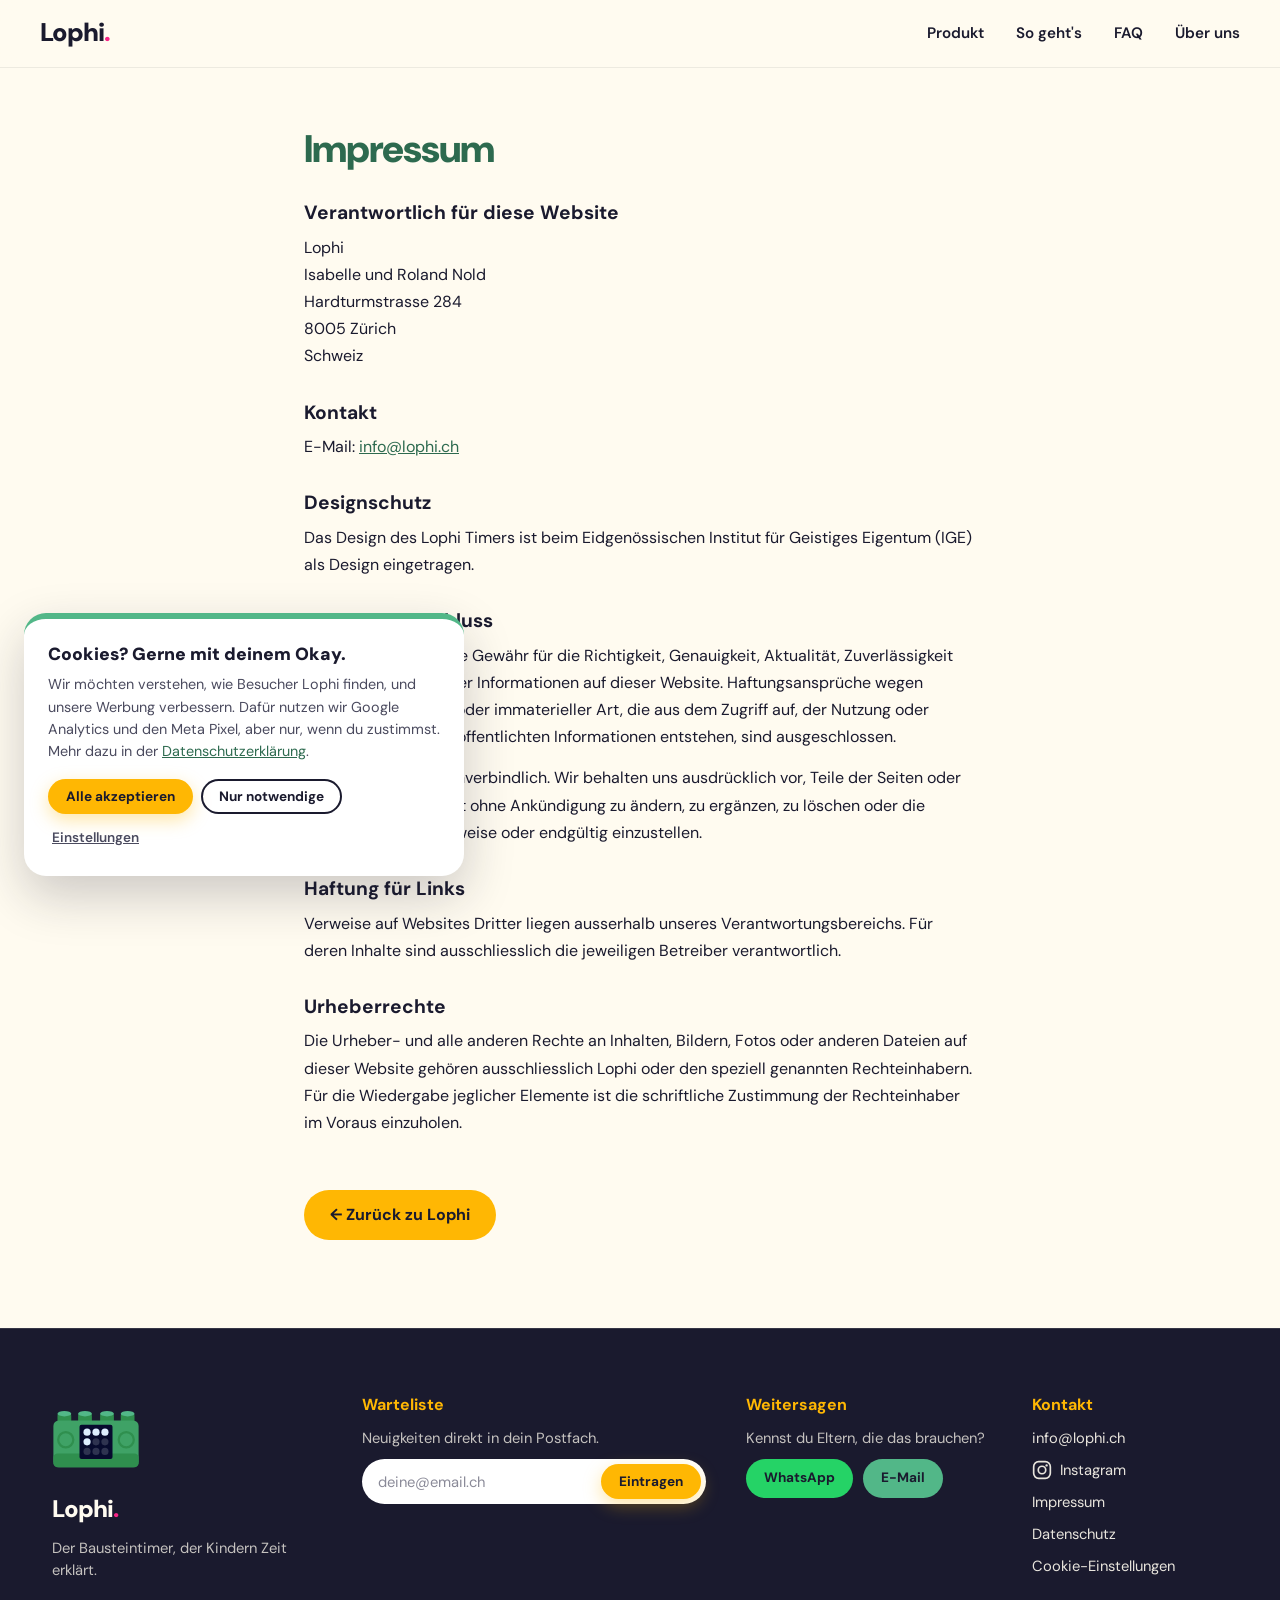
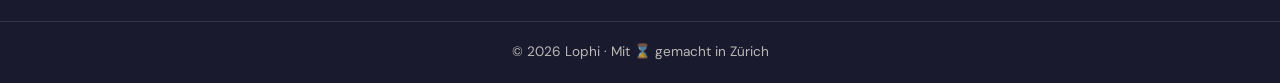
==== commit 19934612: "Favicon, Cookie-Hinweis, Rechtsseiten und Galerie" ====
--- a/imprint.html
+++ b/imprint.html
@@ -1,58 +1,134 @@
 <!DOCTYPE html>
-<html lang="en">
+<html lang="de-CH">
 <head>
 <meta charset="UTF-8">
 <meta name="viewport" content="width=device-width, initial-scale=1.0">
-<title>Imprint | Lophi</title>
+<title>Impressum | Lophi</title>
+<meta name="robots" content="noindex">
+<link rel="icon" href="img/favicon.ico" sizes="any">
+<link rel="icon" href="img/favicon.svg" type="image/svg+xml">
+<link rel="apple-touch-icon" href="img/apple-touch-icon.png">
 <link href="https://fonts.googleapis.com/css2?family=DM+Sans:wght@300;400;500;600;700;900&display=swap" rel="stylesheet">
 <link rel="stylesheet" href="style.css">
 </head>
 <body class="legal-page">
-  <nav>
-    <a class="logo" href="index.html" aria-label="Lophi – back to home">Lophi<span>.</span></a>
-    <div class="nav-badge">Coming soon</div>
-  </nav>
-  <div class="page-wrap">
-    <h1>Imprint</h1>
+<!-- ===== NAVIGATION (in der Reihenfolge der Seite) ===== -->
+<nav class="site-nav" aria-label="Hauptnavigation">
+  <a class="logo" href="index.html" aria-label="Lophi, zur Startseite">Lophi<span>.</span></a>
+  <button class="nav-toggle" type="button" aria-expanded="false" aria-controls="navMenu" aria-label="Menü öffnen">
+    <span></span><span></span><span></span>
+  </button>
+  <div class="nav-menu" id="navMenu">
+    <a href="index.html#produkt">Produkt</a>
+    <a href="index.html#so-gehts">So geht's</a>
+    <a href="index.html#faq">FAQ</a>
+    <a href="index.html#ueber-uns">Über uns</a>
+  </div>
+</nav>
+  <main class="page-wrap">
+    <h1>Impressum</h1>
 
-    <h2>Responsible for this website</h2>
+    <h2>Verantwortlich für diese Website</h2>
     <p>
-      Lophi.<br>
-      Zürich, Switzerland
+      Lophi<br>
+      Isabelle und Roland Nold<br>
+      Hardturmstrasse 284<br>
+      8005 Zürich<br>
+      Schweiz
     </p>
 
-    <h2>Contact</h2>
+    <h2>Kontakt</h2>
     <p>
-      Email: <a href="mailto:info@lophi.ch">info@lophi.ch</a>
+      E-Mail: <a href="mailto:info@lophi.ch">info@lophi.ch</a>
     </p>
 
-    <h2>Design rights</h2>
+    <h2>Designschutz</h2>
     <p>
-      The design of the Lophi Timer is a registered design with the Swiss Federal Institute of
-      Intellectual Property (IGE / IPI).
+      Das Design des Lophi Timers ist beim Eidgenössischen Institut für Geistiges Eigentum (IGE)
+      als Design eingetragen.
     </p>
 
-    <h2>Disclaimer</h2>
+    <h2>Haftungsausschluss</h2>
     <p>
-      The author assumes no liability for the correctness, accuracy, timeliness, reliability or
-      completeness of the information provided. Liability claims against the author for material or
-      immaterial damage resulting from access to, use or non-use of the published information are
-      excluded.
+      Wir übernehmen keine Gewähr für die Richtigkeit, Genauigkeit, Aktualität, Zuverlässigkeit und
+      Vollständigkeit der Informationen auf dieser Website. Haftungsansprüche wegen Schäden
+      materieller oder immaterieller Art, die aus dem Zugriff auf, der Nutzung oder Nichtnutzung der
+      veröffentlichten Informationen entstehen, sind ausgeschlossen.
     </p>
     <p>
-      All offers are non-binding. The author reserves the right to change, supplement or delete parts
-      of the pages or the entire offer without prior notice, or to cease publication temporarily or
-      permanently.
+      Alle Angebote sind unverbindlich. Wir behalten uns ausdrücklich vor, Teile der Seiten oder das
+      gesamte Angebot ohne Ankündigung zu ändern, zu ergänzen, zu löschen oder die Veröffentlichung
+      zeitweise oder endgültig einzustellen.
     </p>
 
-    <h2>Copyright</h2>
+    <h2>Haftung für Links</h2>
     <p>
-      The copyright and all other rights to content, images, photos or other files on this website
-      belong exclusively to Lophi Timer or the specifically named rights holders. The written consent
-      of the copyright holder must be obtained in advance for the reproduction of any elements.
+      Verweise auf Websites Dritter liegen ausserhalb unseres Verantwortungsbereichs. Für deren
+      Inhalte sind ausschliesslich die jeweiligen Betreiber verantwortlich.
     </p>
 
-    <a class="cta-btn" href="index.html">← Back to Lophi</a>
+    <h2>Urheberrechte</h2>
+    <p>
+      Die Urheber- und alle anderen Rechte an Inhalten, Bildern, Fotos oder anderen Dateien auf
+      dieser Website gehören ausschliesslich Lophi oder den speziell genannten Rechteinhabern. Für
+      die Wiedergabe jeglicher Elemente ist die schriftliche Zustimmung der Rechteinhaber im Voraus
+      einzuholen.
+    </p>
+
+    <a class="cta-btn" href="index.html">← Zurück zu Lophi</a>
+  </main>
+
+<!-- ===== FOOTER (gleich wie auf der Startseite) ===== -->
+<footer class="site-footer">
+  <div class="footer-grid">
+    <div class="footer-col">
+      <div class="footer-illustration">
+        <img src="img/favicon.svg" width="64" height="64" alt="Lophi Timer in Bausteinform">
+      </div>
+      <p class="footer-logo">Lophi<span class="brand-dot">.</span></p>
+      <p class="footer-muted">Der Bausteintimer, der Kindern Zeit erklärt.</p>
+    </div>
+
+    <div class="footer-col" id="warteliste">
+      <h3 class="footer-title">Warteliste</h3>
+      <p class="footer-muted">Neuigkeiten direkt in dein Postfach.</p>
+      <form action="https://lophi.us17.list-manage.com/subscribe/post?u=5261624546fb04c4567b1ec64&amp;id=d924d58833&amp;f_id=008ac3e3f0" method="post" target="_blank">
+        <div class="cta-form cta-form--compact">
+          <input type="email" name="EMAIL" placeholder="deine@email.ch" aria-label="Deine E-Mail-Adresse" required>
+          <button type="submit" class="btn btn--primary btn--small">Eintragen</button>
+        </div>
+        <div aria-hidden="true" class="mc-hidden"><input type="text" name="b_5261624546fb04c4567b1ec64_d924d58833" tabindex="-1" value=""></div>
+      </form>
+    </div>
+
+    <div class="footer-col">
+      <h3 class="footer-title">Weitersagen</h3>
+      <p class="footer-muted">Kennst du Eltern, die das brauchen?</p>
+      <div class="share-buttons">
+        <a id="shareWhatsApp" class="btn btn--whatsapp btn--small" href="#" target="_blank" rel="noopener noreferrer">WhatsApp</a>
+        <a id="shareEmail" class="btn btn--green btn--small" href="#">E-Mail</a>
+      </div>
+    </div>
+
+    <div class="footer-col footer-links">
+      <h3 class="footer-title">Kontakt</h3>
+      <a href="mailto:info@lophi.ch">info@lophi.ch</a>
+      <a class="insta" href="https://www.instagram.com/lophi.timer/" target="_blank" rel="noopener">
+        <svg width="20" height="20" viewBox="0 0 24 24" fill="none" xmlns="http://www.w3.org/2000/svg" aria-hidden="true">
+          <rect x="2" y="2" width="20" height="20" rx="6" stroke="currentColor" stroke-width="2"/>
+          <circle cx="12" cy="12" r="4.5" stroke="currentColor" stroke-width="2"/>
+          <circle cx="17.5" cy="6.5" r="1.4" fill="currentColor"/>
+        </svg>
+        Instagram
+      </a>
+      <a href="imprint.html">Impressum</a>
+      <a href="privacy.html">Datenschutz</a>
+      <a href="#" data-open-cookies>Cookie-Einstellungen</a>
+    </div>
   </div>
+  <div class="footer-bottom">&copy; 2026 Lophi · Mit &#8987; gemacht in Z&uuml;rich</div>
+</footer>
+
+<script src="site.js" defer></script>
 </body>
 </html>
--- a/style.css
+++ b/style.css
@@ -1,13 +1,3 @@
-/* =========================================================
-   Lophi Stylesheet
-   Farbregeln (60/30/10):
-   60 % Creme als Hintergrund
-   30 % Tinte (dunkles Marineblau) für Text und dunkle Sektionen
-   10 % Bausteinfarben als Akzente (Buttons, Badges, Icons)
-   Kontrastregel: Auf farbigen Flächen steht immer Tinte, nie Weiss.
-   Grüner Text auf hellem Grund nutzt --green-dark (Lesbarkeit).
-   ========================================================= */
-
 *, *::before, *::after { box-sizing: border-box; margin: 0; padding: 0; }
 
 :root {
@@ -34,7 +24,7 @@
 }
 
 html { scroll-behavior: smooth; }
-section[id], header[id] { scroll-margin-top: var(--nav-h); }
+section[id], header[id], #warteliste { scroll-margin-top: calc(var(--nav-h) + 24px); }
 body { background: var(--cream); font-family: 'DM Sans', sans-serif; color: var(--ink); overflow-x: hidden; line-height: 1.5; }
 img { max-width: 100%; display: block; }
 a { color: inherit; }
@@ -42,7 +32,7 @@
 .container { max-width: var(--container); margin: 0 auto; padding: 0 32px; }
 .section { padding: 72px 0; }
 .section--tight { padding: 40px 0; }
-.section--white { background: var(--white); }
+.section--white { background: var(--cream); }
 .section--dark { background: var(--ink); color: var(--cream); }
 .section--dark .lead { color: rgba(255, 251, 240, 0.8); }
 .text-center { text-align: center; }
@@ -56,7 +46,7 @@
 .dot--pink { background: var(--pink); }
 .dot--blue { background: var(--blue); }
 .dot--mint { background: var(--mint); }
-.about .dot--mint { background: var(--white); }
+.dot--navy { background: var(--ink); }
 
 /* Zweispaltige Abschnitte */
 .split { display: grid; grid-template-columns: 1fr 1.25fr; gap: 64px; align-items: center; }
@@ -115,8 +105,24 @@
 
 /* Foto mit Punktmatrix */
 .polaroid-frame { background: var(--white); padding: 14px 14px 26px; border-radius: 16px; box-shadow: 0 22px 60px rgba(26, 26, 46, 0.14); transform: rotate(-1.5deg); }
-.lophi-illustration { position: relative; display: block; width: 100%; aspect-ratio: 800 / 455; }
-.lophi-illustration img { width: 100%; height: 100%; border-radius: 8px; }
+.polaroid-frame { position: relative; }
+.media-stage { position: relative; width: 100%; aspect-ratio: 800 / 455; border-radius: 8px; overflow: hidden; background: #000; }
+.media-stage [hidden] { display: none !important; }
+.lophi-illustration { position: relative; display: block; width: 100%; height: 100%; }
+.stage-image { width: 100%; height: 100%; object-fit: cover; }
+.stage-video, .stage-video iframe { width: 100%; height: 100%; border: 0; display: block; }
+
+/* Vorschaubilder unter dem Foto */
+.thumbs { display: grid; grid-template-columns: repeat(4, 1fr); gap: 12px; margin-top: 22px; }
+.thumb { position: relative; padding: 0; border: 3px solid transparent; border-radius: 12px; overflow: hidden; background: var(--white); cursor: pointer; aspect-ratio: 16 / 10; transition: border-color 0.2s, transform 0.2s; }
+.thumb:hover { transform: translateY(-2px); }
+.thumb.is-active { border-color: var(--green-dark); }
+.thumb img { width: 100%; height: 100%; object-fit: cover; }
+.thumb--video::after { content: ""; position: absolute; inset: 0; background: rgba(26, 26, 46, 0.35); }
+.thumb-play { position: absolute; z-index: 1; top: 50%; left: 50%; width: 36px; height: 36px; margin: -18px 0 0 -18px; border-radius: 50%; background: var(--yellow); }
+.thumb-play::after { content: ""; position: absolute; left: 14px; top: 10px; border: 8px solid transparent; border-left: 12px solid var(--ink); border-right: 0; }
+.thumb-label { position: absolute; z-index: 1; left: 6px; bottom: 6px; font-size: 0.72rem; font-weight: 700; color: var(--ink); background: var(--yellow); border-radius: 100px; padding: 2px 8px; }
+.lophi-illustration img { width: 100%; height: 100%; }
 .lophi-illustration svg { position: absolute; }
 .photo-dot { position: absolute; border-radius: 50%; }
 .dm-dot { fill: #1e1e14; transition: fill 0.12s, filter 0.12s; }
@@ -126,6 +132,7 @@
 
 /* Preis und Produktdetails (nur Text, keine Boxen) */
 .price { font-size: 2rem; font-weight: 900; letter-spacing: -1px; padding-bottom: 20px; border-bottom: 1px solid rgba(26, 26, 46, 0.12); }
+.price-note { display: block; font-size: 0.9rem; font-weight: 500; letter-spacing: 0; color: var(--ink-soft); margin-top: 4px; }
 .specs { margin: 8px 0 28px; }
 .specs div { display: grid; grid-template-columns: 110px 1fr; gap: 16px; padding: 12px 0; border-bottom: 1px solid rgba(26, 26, 46, 0.08); font-size: 0.97rem; }
 .specs dt { font-weight: 700; }
@@ -166,14 +173,14 @@
 .tag:nth-child(4n+4)::before { background: var(--blue); }
 
 /* ---------- 4. So geht's ---------- */
-.steps { list-style: none; display: grid; grid-template-columns: repeat(3, 1fr); gap: 48px; margin-top: 44px; position: relative; }
+.steps { list-style: none; display: grid; grid-template-columns: repeat(3, 1fr); gap: 24px; max-width: 880px; margin: 44px auto 0; position: relative; }
 /* gestrichelte Verbindungslinie zwischen den Displays */
 .steps::before { content: ""; position: absolute; top: 90px; left: 16%; right: 16%; border-top: 3px dashed rgba(26, 26, 46, 0.15); z-index: 0; }
 .step { position: relative; z-index: 1; text-align: center; }
 .step-display { width: 180px; height: 180px; margin: 0 auto; padding: 22px; border-radius: 32px; background: #070b2e; box-shadow: 0 18px 40px rgba(7, 11, 46, 0.25); transition: transform 0.25s; }
 .step:hover .step-display { transform: translateY(-6px) rotate(-2deg); }
 .step-display svg { display: block; width: 100%; height: 100%; }
-.step-num { display: inline-flex; align-items: center; justify-content: center; width: 44px; height: 44px; border-radius: 50%; font-size: 1.1rem; font-weight: 900; color: var(--ink); margin: -22px auto 16px; position: relative; border: 4px solid var(--white); }
+.step-num { display: inline-flex; align-items: center; justify-content: center; width: 44px; height: 44px; border-radius: 50%; font-size: 1.1rem; font-weight: 900; color: var(--ink); margin: -22px auto 16px; position: relative; border: 4px solid var(--cream); }
 .step-num--green { background: var(--green); }
 .step-num--blue { background: var(--blue); }
 .step-num--pink { background: var(--pink); }
@@ -185,8 +192,8 @@
 .speech strong { display: block; font-size: 1.05rem; margin-bottom: 2px; }
 .speech::before { content: ""; position: absolute; top: -12px; left: 50%; transform: translateX(-50%); border: 12px solid transparent; border-top: 0; border-bottom-color: var(--pink); }
 /* auf breiten Bildschirmen schwebt die Blase rechts neben dem Display */
-@media (min-width: 1400px) {
-  .step:nth-child(3) .speech { position: absolute; top: -28px; left: calc(50% + 100px); margin: 0; width: 180px; transform: rotate(3deg); }
+@media (min-width: 1280px) {
+  .step:nth-child(3) .speech { position: absolute; top: -20px; left: calc(50% + 104px); margin: 0; width: 220px; transform: rotate(3deg); }
   .step:nth-child(3) .speech::before { top: 28px; left: -10px; right: auto; transform: none; border: 10px solid transparent; border-left: 0; border-right-color: var(--pink); }
 }
 
@@ -206,33 +213,34 @@
 .faq summary::after { content: "+"; position: absolute; right: 0; top: 50%; transform: translateY(-50%); width: 28px; height: 28px; border-radius: 8px; background: var(--ink); color: var(--cream); display: flex; align-items: center; justify-content: center; font-size: 1.2rem; }
 .faq details[open] summary::after { content: "×"; }
 .faq details p { color: var(--ink-soft); line-height: 1.7; padding-bottom: 20px; }
+/* Platzhalter, vor dem Livegang ersetzen */
+.todo { background: var(--yellow); color: var(--ink); padding: 0 4px; border-radius: 4px; }
 
 /* ---------- 6. Über uns (farbig, ohne Rahmen) ---------- */
+.about { background: var(--cream); }
 .about-grid { display: grid; grid-template-columns: 1fr 1.1fr; gap: 64px; align-items: center; }
 .about-photo { position: relative; }
-.about-photo img, .photo-placeholder { width: 100%; aspect-ratio: 4 / 3; border-radius: 28px; object-fit: cover; transform: rotate(-2deg); box-shadow: 0 22px 50px rgba(26, 26, 46, 0.18); }
+.about-frame { transform: rotate(1.5deg); }
+.about-img, .photo-placeholder { width: 100%; aspect-ratio: 4 / 3; border-radius: 8px; object-fit: cover; display: block; }
 .photo-placeholder { display: flex; align-items: center; justify-content: center; background: repeating-linear-gradient(45deg, var(--pink) 0 40px, #f9449a 40px 80px); }
 .photo-placeholder span { background: var(--white); color: var(--ink); font-weight: 700; padding: 10px 20px; border-radius: 100px; }
 .about-dot { position: absolute; border-radius: 50%; }
-.about-dot--pink { width: 56px; height: 56px; background: var(--pink); top: -18px; right: 10%; border: 5px solid var(--mint); }
+.about-dot--pink { width: 56px; height: 56px; background: var(--pink); top: -18px; right: 10%; border: 5px solid var(--cream); }
 .about-dot--blue { width: 36px; height: 36px; background: var(--blue); bottom: -12px; left: 12%; }
 .about-dot--green { width: 24px; height: 24px; background: var(--green); top: 30%; left: -10px; }
 .about-text h2 { margin-bottom: 18px; }
 .about-text p { color: var(--ink); line-height: 1.8; font-size: 1.05rem; max-width: 560px; }
-.about-secret { margin-top: 18px; background: var(--white); border-radius: 18px; padding: 16px 20px; font-size: 0.98rem !important; }
-
-/* ---------- 7. Warteliste ---------- */
-.final-cta .signup { margin: 32px auto 0; }
-.final-cta .cta-micro { color: rgba(255, 251, 240, 0.85); }
+.about-secret { margin-top: 18px; background: var(--mint); border-radius: 18px; padding: 16px 20px; font-size: 0.98rem !important; }
+
+/* Markenpunkt im Logo */
 .brand-dot { color: var(--pink); }
 
 /* ---------- 8. Footer ---------- */
 footer { background: var(--ink); color: var(--cream); font-size: 0.92rem; border-top: 1px solid rgba(255, 251, 240, 0.12); }
 .footer-grid { max-width: var(--container); margin: 0 auto; padding: 64px 32px 40px; display: grid; grid-template-columns: 1.1fr 1.4fr 1fr 0.8fr; gap: 40px; }
 .footer-col { display: flex; flex-direction: column; gap: 10px; align-items: flex-start; }
-.footer-illustration { position: relative; width: 110px; aspect-ratio: 520 / 331; }
-.footer-illustration img { width: 100%; height: 100%; border-radius: 8px; }
-.footer-illustration svg { position: absolute; }
+.footer-illustration { width: 88px; }
+.footer-illustration img { width: 100%; height: auto; }
 .footer-logo { font-size: 1.5rem; font-weight: 900; letter-spacing: -1px; }
 .footer-title { font-size: 1rem; font-weight: 700; color: var(--yellow); margin-bottom: 0; }
 .footer-muted { color: rgba(255, 251, 240, 0.75); line-height: 1.5; }
@@ -244,13 +252,28 @@
 .footer-bottom { border-top: 1px solid rgba(255, 251, 240, 0.12); text-align: center; padding: 20px 24px; color: rgba(255, 251, 240, 0.7); font-size: 0.85rem; }
 
 /* ---------- Impressum & Datenschutz ---------- */
-body.legal-page { padding-top: 80px; padding-bottom: 80px; }
-.page-wrap { max-width: 720px; margin: 0 auto; padding: 60px 24px 0; }
-.page-wrap h1 { font-size: 2.4rem; color: var(--green-dark); margin-bottom: 32px; line-height: 1.1; letter-spacing: -1px; }
+body.legal-page { padding-top: var(--nav-h); }
+.page-wrap { max-width: 720px; margin: 0 auto; padding: 60px 24px 88px; }
+.page-wrap h1 { hyphens: auto; overflow-wrap: break-word; font-size: clamp(1.8rem, 7vw, 2.4rem); color: var(--green-dark); margin-bottom: 32px; line-height: 1.1; letter-spacing: -1px; }
 .page-wrap h2 { font-size: 1.2rem; font-weight: 700; color: var(--ink); margin: 32px 0 10px; letter-spacing: 0; }
 .page-wrap p { margin-bottom: 14px; line-height: 1.7; }
 .page-wrap a { color: var(--green-dark); }
 .page-wrap .cta-btn { color: var(--ink); margin-top: 40px; }
+
+/* ---------- Cookie Hinweis ---------- */
+.cookie-banner { position: fixed; left: 24px; bottom: 24px; z-index: 200; width: min(440px, calc(100% - 32px)); background: var(--white); color: var(--ink); border-radius: 22px; padding: 22px 24px; box-shadow: 0 20px 50px rgba(26, 26, 46, 0.22); border-top: 6px solid var(--green); }
+.cookie-banner[hidden] { display: none; }
+.cookie-title { font-weight: 900; font-size: 1.1rem; margin-bottom: 6px; }
+.cookie-text { font-size: 0.9rem; line-height: 1.55; color: var(--ink-soft); }
+.cookie-text a { color: var(--green-dark); }
+.cookie-options { display: grid; gap: 10px; margin-top: 14px; }
+.cookie-options[hidden] { display: none; }
+.cookie-option { display: flex; gap: 10px; align-items: flex-start; font-size: 0.88rem; line-height: 1.45; color: var(--ink-soft); background: var(--cream); border-radius: 12px; padding: 10px 12px; cursor: pointer; }
+.cookie-option strong { display: block; color: var(--ink); }
+.cookie-option input { margin-top: 3px; width: 18px; height: 18px; accent-color: var(--green-dark); flex-shrink: 0; }
+.cookie-buttons { display: flex; flex-wrap: wrap; align-items: center; gap: 8px; margin-top: 16px; }
+.cookie-buttons [hidden] { display: none; }
+.cookie-link { background: none; border: none; font: inherit; font-size: 0.85rem; font-weight: 600; color: var(--ink-soft); text-decoration: underline; cursor: pointer; padding: 6px 4px; }
 
 /* ---------- Einblend Animationen ---------- */
 @keyframes fadeUp { from { opacity: 0; transform: translateY(24px); } to { opacity: 1; transform: none; } }
@@ -276,7 +299,7 @@
   .about-photo { max-width: 560px; margin: 0 auto; width: 100%; }
   .steps { grid-template-columns: 1fr; gap: 44px; }
   .steps::before { top: 0; bottom: 0; left: 50%; right: auto; border-top: none; border-left: 3px dashed rgba(26, 26, 46, 0.15); }
-  .step { background: var(--white); padding-bottom: 8px; }
+  .step { background: var(--cream); padding-bottom: 8px; }
   .footer-grid { grid-template-columns: 1fr 1fr; }
 }
 
@@ -290,7 +313,6 @@
   .nav-menu.open { display: flex; }
   .nav-menu a:not(.btn) { padding: 14px 4px; border-bottom: 1px solid rgba(26, 26, 46, 0.06); }
   .nav-menu a:not(.btn)::after { display: none; }
-  .nav-menu .btn { margin-top: 14px; padding: 14px; }
 
   .container { padding: 0 18px; }
   .section { padding: 52px 0; }
@@ -308,4 +330,6 @@
   .dot--desk { display: none; }
   .dot { transform: scale(0.6); }
   .footer-grid { grid-template-columns: 1fr; padding: 48px 20px 32px; gap: 32px; }
+  .cookie-banner { left: 16px; bottom: 16px; padding: 18px; }
+  .cookie-buttons .btn { flex: 1 1 auto; }
 }
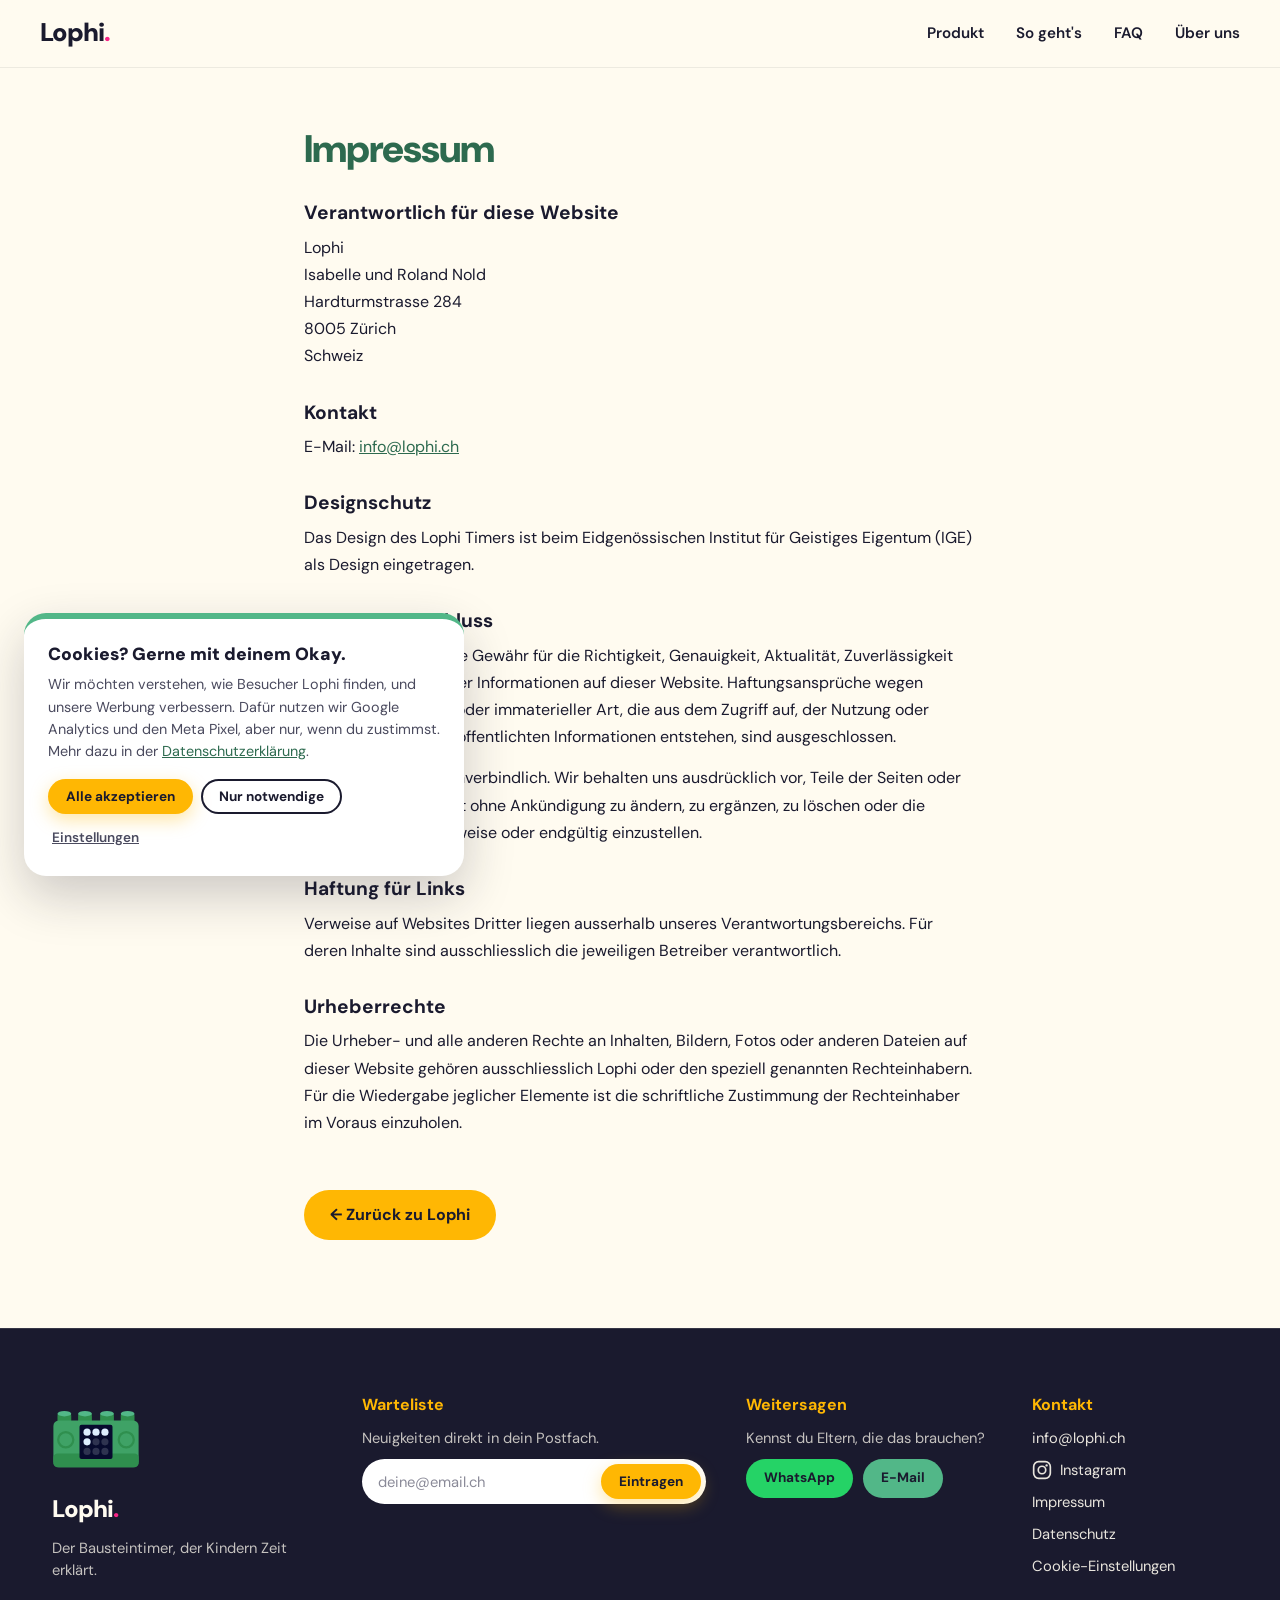
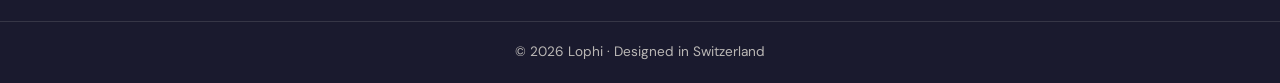
==== commit 4491dbd7: "design, produktänderungen, verbesserungen" ====
--- a/imprint.html
+++ b/imprint.html
@@ -126,7 +126,7 @@
       <a href="#" data-open-cookies>Cookie-Einstellungen</a>
     </div>
   </div>
-  <div class="footer-bottom">&copy; 2026 Lophi · Mit &#8987; gemacht in Z&uuml;rich</div>
+  <div class="footer-bottom">&copy; 2026 Lophi · Designed in Switzerland</div>
 </footer>
 
 <script src="site.js" defer></script>
--- a/style.css
+++ b/style.css
@@ -100,7 +100,7 @@
 /* ---------- 1. Hero als Produktseite ---------- */
 .hero { padding: calc(var(--nav-h) + 48px) 0 24px; }
 .hero-head { text-align: center; max-width: 900px; margin: 0 auto 44px; }
-.hero-head .eyebrow { margin-bottom: 18px; }
+.hero-sub { margin-top: 16px; font-size: 1.15rem; font-weight: 500; color: var(--ink-soft); }
 .hero-grid { display: grid; grid-template-columns: 1.15fr 1fr; gap: 64px; align-items: start; }
 
 /* Foto mit Punktmatrix */
